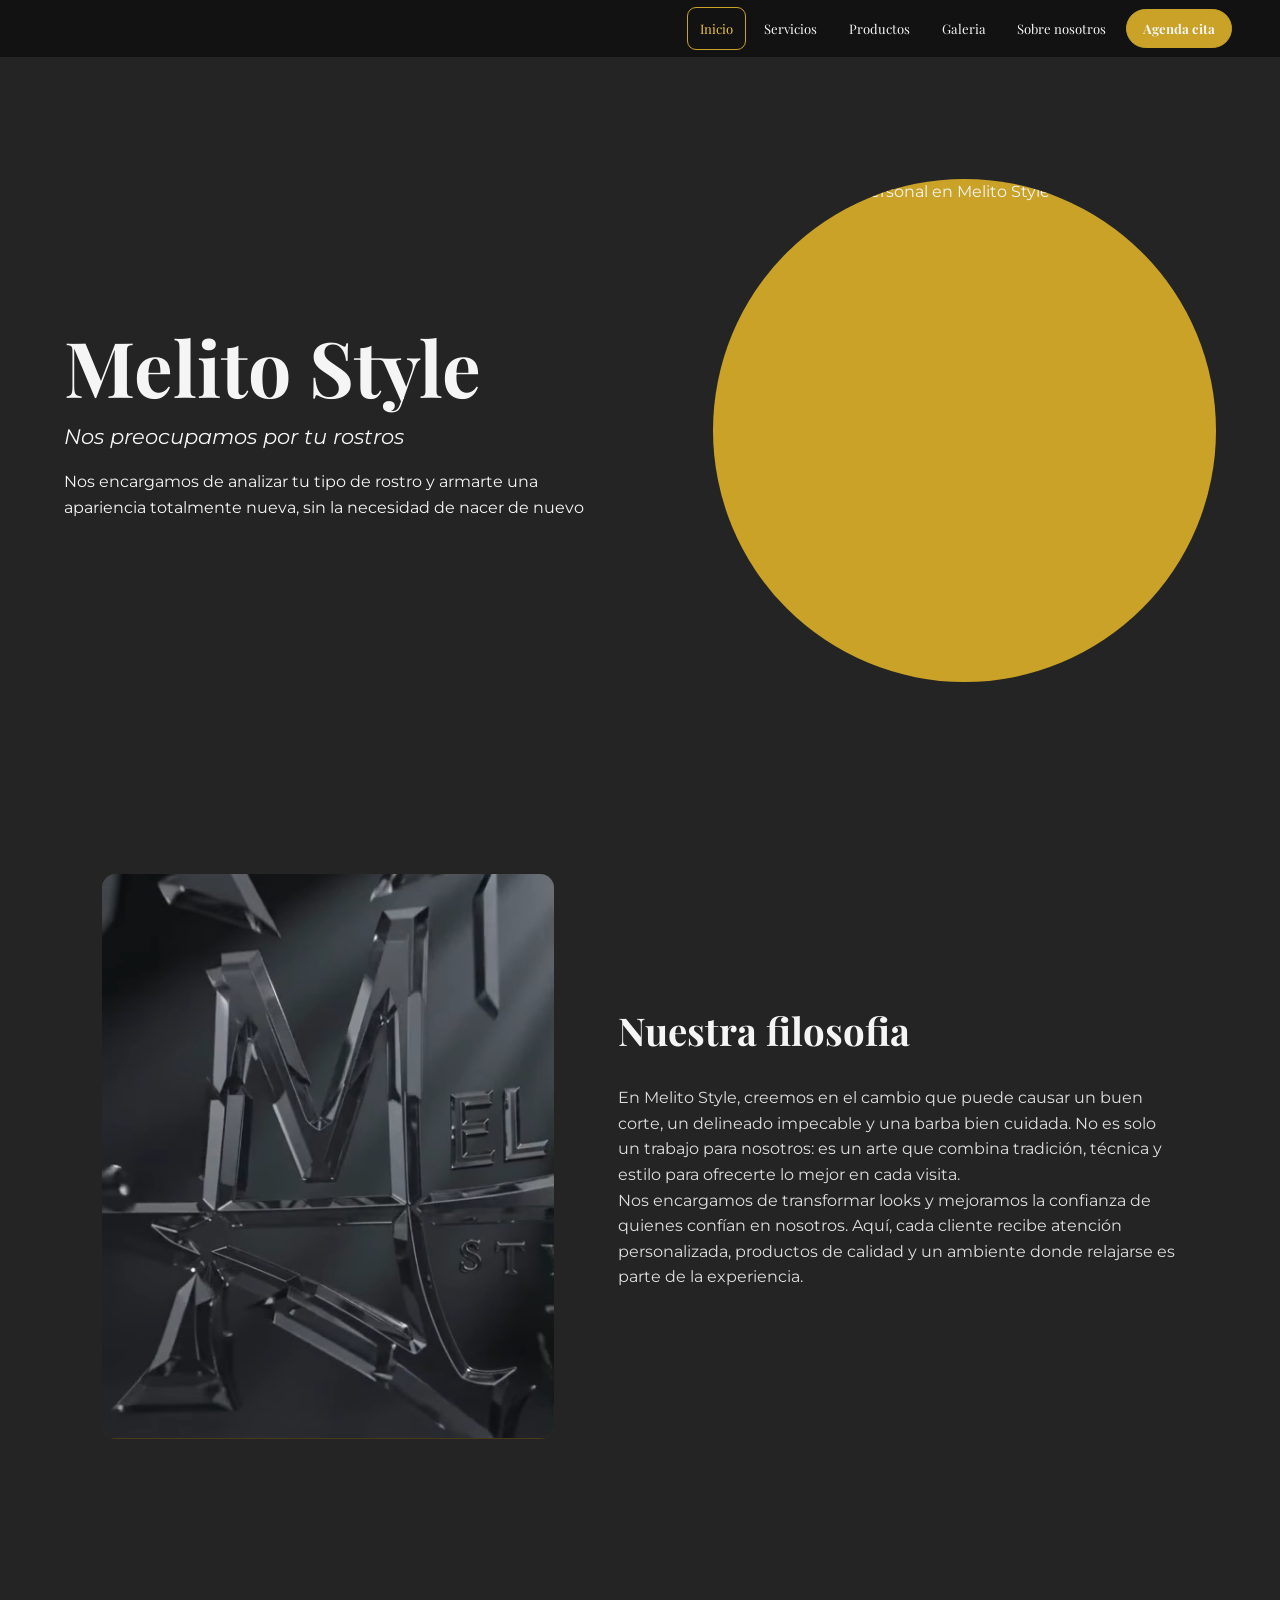
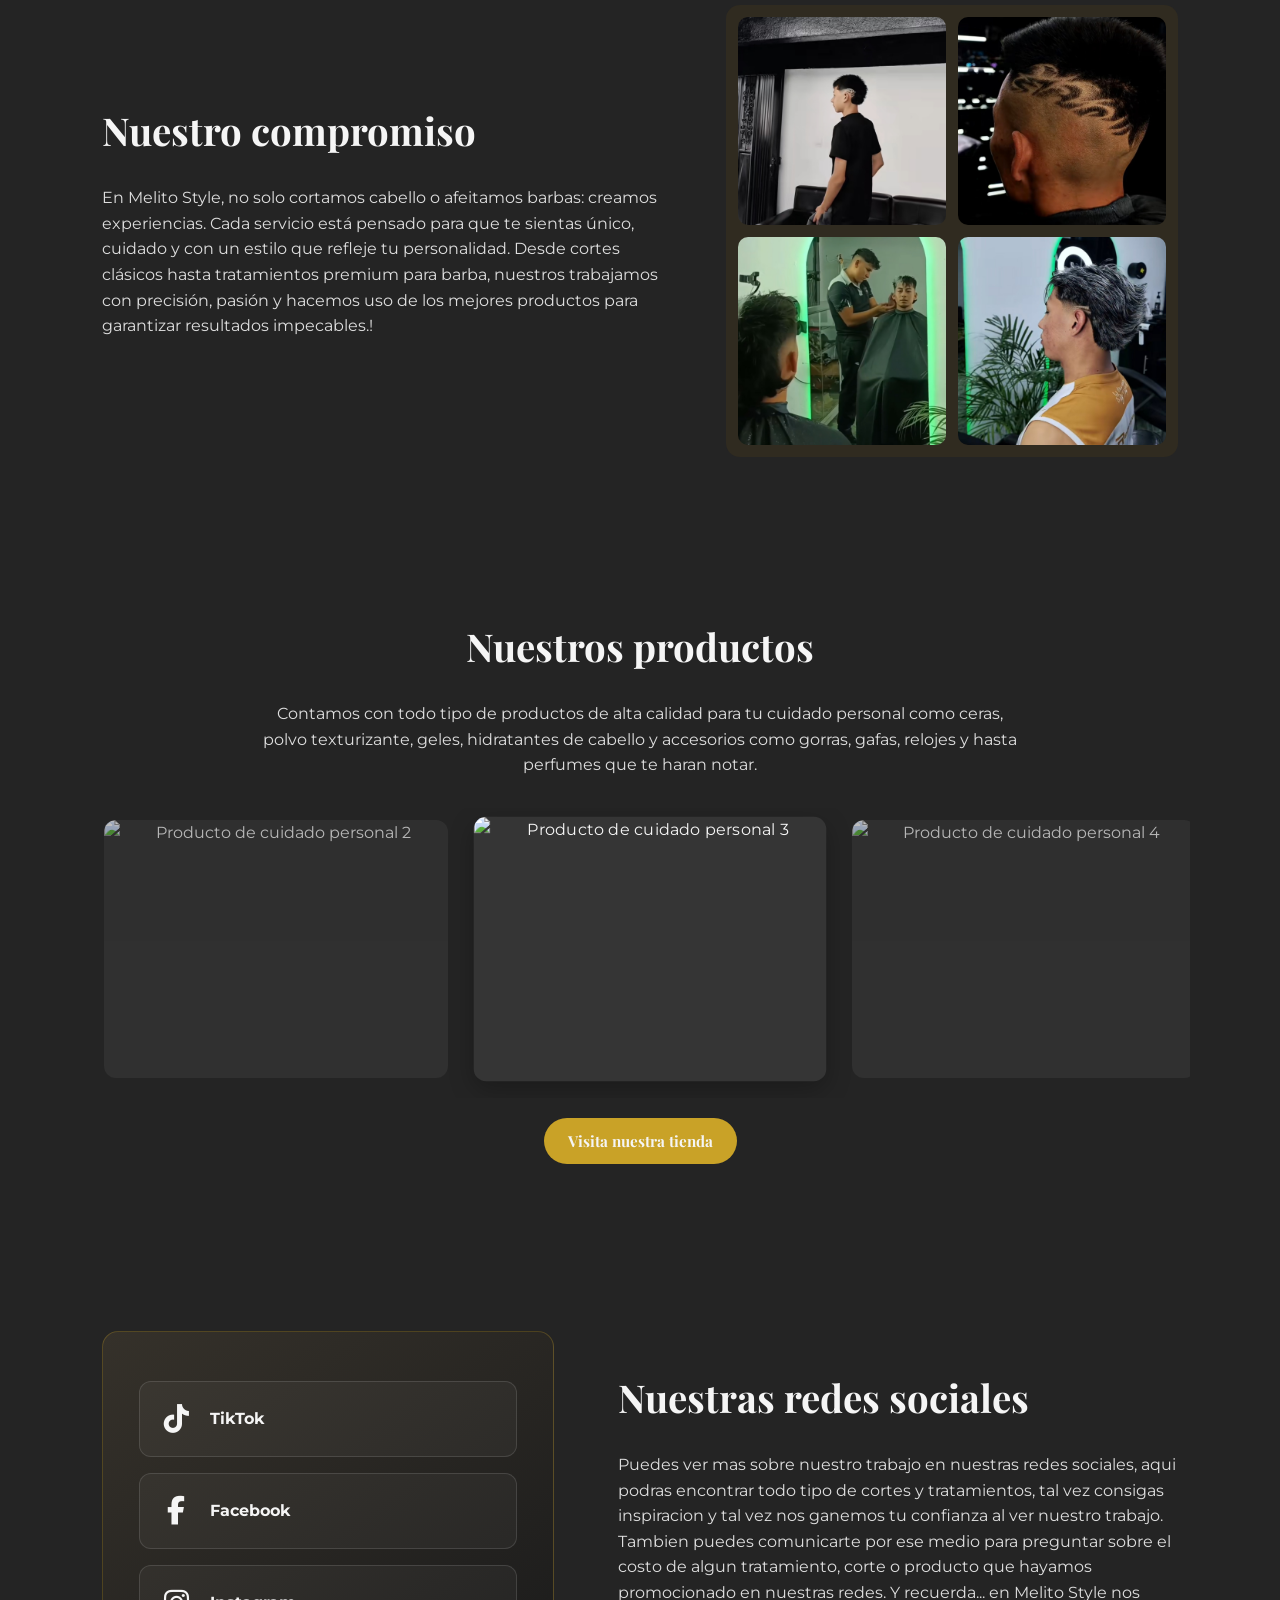
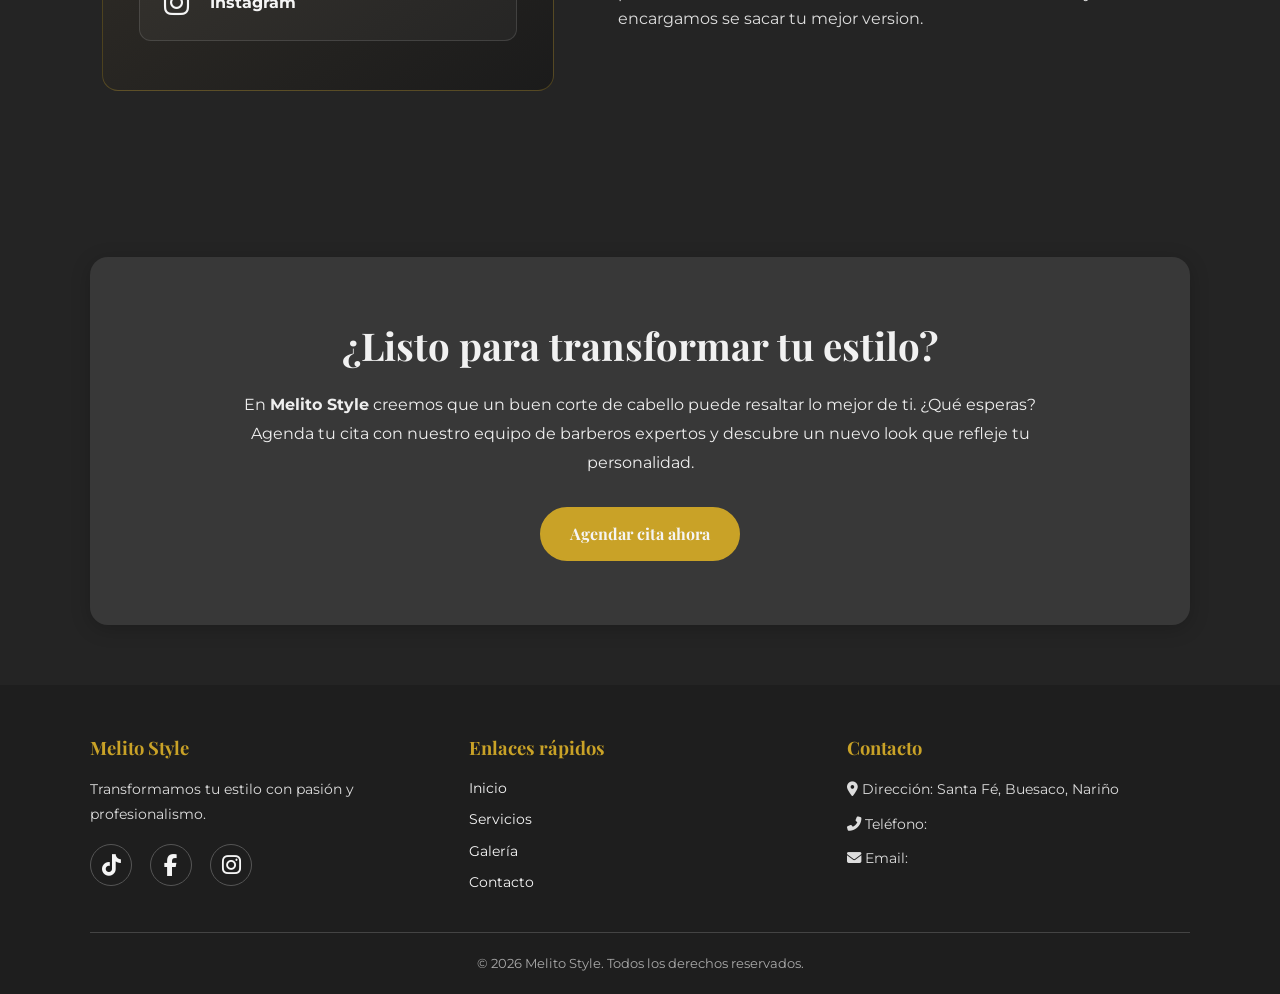
==== index.html @ e0ae0292 "Primera version de Melito Style" ====
<!DOCTYPE html>
<html lang="es">
<head>
    <meta charset="UTF-8">
    <meta name="viewport" content="width=device-width, initial-scale=1.0">
    <title>Melito Style</title>
    <link rel="stylesheet" href="css/styles_home.css">
    <link rel="stylesheet" href="css/fonts.css">
    <link rel="stylesheet" href="https://cdnjs.cloudflare.com/ajax/libs/font-awesome/6.4.0/css/all.min.css">
    <script src="js/script-carrusel.js" defer></script>
</head>
<body>
    <header>
        <nav class="nav">
        <a class="button-normal button-default"href="">Inicio</a>
        <a class="button-normal"href="/pages/servicios.html">Servicios</a>
        <a class="button-normal"href="">Productos</a>
        <a class="button-normal"href="">Galeria</a>
        <a class="button-normal"href="/pages/sobre-nosotros.html">Sobre nosotros</a>
        <a class="button-cita button-normal" href="">Agenda cita</a>
        </nav>
    </header>
    <section class="hero" id="inicio">
        <div class="hero__info">
            <h1>Melito Style</h1>
            <h2>Nos preocupamos por tu rostros</h2>
            <p>Nos encargamos de analizar tu tipo de rostro y armarte una apariencia totalmente nueva, sin la necesidad de nacer de nuevo</p>
        </div>
        <img class="imagen-marca" src="URL_DE_TU_IMAGEN_PRINCIPAL" alt="Estilo y cuidado personal en Melito Style">
    </section>
    <section class="section-second">
        <video  class="box__section-second" src="video/iconomelitostylevideo.webm" autoplay muted loop playsinline></video>

        <div class="info__section-second">
            <h2>Nuestra filosofia</h2>
            <p>En Melito Style, creemos en el cambio que puede causar un buen corte, un delineado impecable y una barba bien cuidada. No es solo un trabajo para nosotros: es un arte que combina tradición, técnica y estilo para ofrecerte lo mejor en cada visita.
            <br>
            Nos encargamos de transformar looks y mejoramos la confianza de quienes confían en nosotros. Aquí, cada cliente recibe atención personalizada, productos de calidad y un ambiente donde relajarse es parte de la experiencia.</p>
        </div>
    </section>
    <section class="section-third">
        <div class="box__section-third">
            <img class="imagenes__box__section-third" src="img/Screenshot_20261011-150437.jpg" alt="Corte de cabello profesional" loading="lazy">
            <img class="imagenes__box__section-third" src="img/Screenshot_20261011-150445.jpg" alt="Detalle de un corte moderno" loading="lazy">
            <img class="imagenes__box__section-third" src="img/Screenshot_20261011-150614.jpg" alt="Cuidado de barba" loading="lazy">
            <img class="imagenes__box__section-third" src="img/Screenshot_20261011-152801.jpg" alt="Herramientas de barbería" loading="lazy">
        </div>
        <div class="info__section-third">
            <h2>Nuestro compromiso</h2>
            <p>
                En Melito Style, no solo cortamos cabello o afeitamos barbas: creamos experiencias. Cada servicio está pensado para que te sientas único, cuidado y con un estilo que refleje tu personalidad. Desde cortes clásicos hasta tratamientos premium para barba, nuestros trabajamos con precisión, pasión y hacemos uso de los mejores productos para garantizar resultados impecables.!</p>
        </div>
    </section>
    <section class="section-fourth">
        <h2>Nuestros productos</h2>
        <p>Contamos con todo tipo de productos de alta calidad para tu cuidado personal como ceras, polvo texturizante, geles, hidratantes de cabello y accesorios como gorras, gafas, relojes y hasta perfumes que te haran notar. </p>
        <div class="carousel">
            <div class="carousel-inner">
                <!-- Cajas del carrusel -->
                <div class="carousel-item active"><img src="URL_PRODUCTO_1" alt="Producto de cuidado personal 1" loading="lazy"></div>
                <div class="carousel-item"><img src="URL_PRODUCTO_2" alt="Producto de cuidado personal 2" loading="lazy"></div>
                <div class="carousel-item"><img src="URL_PRODUCTO_3" alt="Producto de cuidado personal 3" loading="lazy"></div>
                <div class="carousel-item"><img src="URL_PRODUCTO_4" alt="Producto de cuidado personal 4" loading="lazy"></div>
                <div class="carousel-item"><img src="URL_PRODUCTO_5" alt="Producto de cuidado personal 5" loading="lazy"></div>
                <div class="carousel-item"><img src="URL_PRODUCTO_6" alt="Producto de cuidado personal 6" loading="lazy"></div>
                <div class="carousel-item"><img src="URL_PRODUCTO_7" alt="Producto de cuidado personal 7" loading="lazy"></div>
            </div>
        </div>
        <a href="">Visita nuestra tienda</a>
    </section>
    <section class="section-fifth">
        <div class="box__section-fifth">
            <a class="social-card social-tiktok" href="https://www.tiktok.com/" target="_blank" rel="noopener noreferrer" aria-label="Visitar TikTok de Melito Style">
                <i class="fa-brands fa-tiktok" aria-hidden="true"></i><span>TikTok</span>
            </a>
            <a class="social-card social-facebook" href="https://www.facebook.com/" target="_blank" rel="noopener noreferrer" aria-label="Visitar Facebook de Melito Style">
                <i class="fa-brands fa-facebook-f" aria-hidden="true"></i><span>Facebook</span>
            </a>
            <a class="social-card social-instagram" href="https://www.instagram.com/" target="_blank" rel="noopener noreferrer" aria-label="Visitar Instagram de Melito Style">
                <i class="fa-brands fa-instagram" aria-hidden="true"></i><span>Instagram</span>
            </a>
        </div>
        <div class="info__section-fifth">
            <h2>Nuestras redes sociales</h2>
            <p>Puedes ver mas sobre nuestro trabajo en nuestras redes sociales, aqui podras encontrar todo tipo de cortes y tratamientos, tal vez consigas inspiracion y tal vez nos ganemos tu confianza al ver nuestro trabajo.
            <br>
            Tambien puedes comunicarte por ese medio para preguntar sobre el costo de algun tratamiento, corte o producto que hayamos promocionado en nuestras redes. Y recuerda... en Melito Style nos encargamos se sacar tu mejor version.</p>
        </div>
    </section>
    <section class="section-sixth">
        <div class="sixth-content">
            <h2 class="sixth-title">¿Listo para transformar tu estilo?</h2>
            <p class="sixth-text">En <strong>Melito Style</strong> creemos     que un buen corte de cabello puede resaltar lo mejor de ti. ¿Qué esperas?   Agenda tu cita con nuestro equipo de barberos expertos y descubre un nuevo    look que refleje tu personalidad.</p>
            <a class="button-end" href="[enlace-a-agenda]">Agendar cita ahora</a>
        </div>
    </section>
    <footer class="footer">
        <div class="footer-content">
            <div class="footer-section">
                <h3 class="footer-title">Melito Style</h3>
                <p class="footer-text">Transformamos tu estilo con pasión y     profesionalismo.</p>
                <div class="social-icons">
                    <a href="https://www.tiktok.com/" target="_blank" rel="noopener noreferrer" aria-label="TikTok"><i class="fa-brands fa-tiktok" aria-hidden="true"></i></a>
                    <a href="https://www.facebook.com/" target="_blank" rel="noopener noreferrer" aria-label="Facebook"><i class="fa-brands fa-facebook-f" aria-hidden="true"></i></a>
                    <a href="https://www.instagram.com/" target="_blank" rel="noopener noreferrer" aria-label="Instagram"><i class="fa-brands fa-instagram" aria-hidden="true"></i></a>
                </div>
            </div>
            <div class="footer-section">
                <h3 class="footer-title">Enlaces rápidos</h3>
                <ul class="footer-links">
                    <li><a href="#inicio">Inicio</a></li>
                    <li><a href="/pages/servicios.html">Servicios</a></li>
                    <li><a href="[enlace-galeria]">Galería</a></li>
                    <li><a href="[enlace-contacto]">Contacto</a></li>
                </ul>
            </div>
            <div class="footer-section">
                <h3 class="footer-title">Contacto</h3>
                <p class="footer-text"><i class="fas fa-map-marker-alt"></i>    Dirección: Santa Fé, Buesaco, Nariño</p>
                <p class="footer-text"><i class="fas fa-phone-alt"></i> Teléfono:</p>
                <p class="footer-text"><i class="fas fa-envelope"></i> Email:</p>
            </div>
        </div>
        <div class="footer-bottom">
            <p class="footer-copyright">&copy; 2026 Melito Style. Todos los     derechos reservados.</p>
        </div>
    </footer>

</body>
</html>
---- css/styles_home.css ----
/* Melito Style - estilos responsivos */
:root {
    --color-fondo: #242424;
    --color-panel: #2d2d2d;
    --color-dorado: #C9A227;
    --color-texto: #f5f5f5;
    --ancho-contenido: 1180px;
}

* { box-sizing: border-box; }

html {
    font-size: 16px;
    scroll-behavior: smooth;
    scroll-padding-top: 76px;
}

body {
    margin: 0;
    font-family: 'Montserrat', Arial, sans-serif;
    background-color: var(--color-fondo);
    color: var(--color-texto);
    line-height: 1.6;
    overflow-x: hidden;
}

img {
    display: block;
    max-width: 100%;
}

header { min-height: 64px; }

.nav {
    background-color: rgba(17, 17, 17, .88);
    text-align: right;
    position: fixed;
    inset: 0 0 auto;
    width: 100%;
    padding: 8px clamp(12px, 4vw, 48px);
    backdrop-filter: blur(10px);
    -webkit-backdrop-filter: blur(10px);
    z-index: 1000;
    display: flex;
    justify-content: flex-end;
    align-items: center;
    gap: clamp(2px, .6vw, 10px);
    flex-wrap: wrap;
}

.button-normal {
    font-family: 'Playfair Display', Georgia, serif;
    color: var(--color-texto);
    text-decoration: none;
    padding: 10px 12px;
    display: inline-block;
    font-size: .82rem;
    border-radius: 8px;
    transition-property: all;
    transition-duration: 0.3s;
}

.button-normal:hover,
.button-normal:focus-visible {
    color: #dfb733;
    text-shadow: 0 0 5px rgba(223, 183, 51, .45);
}

.button-default {
    outline: 1px solid var(--color-dorado);
    color: #ebc23d;
}

.button-cita {
    background-color: var(--color-dorado);
    color: var(--color-texto);
    border: 1px solid var(--color-dorado);
    border-radius: 50px;
    padding: 8px 16px;
    font-weight: bold;
}

.button-cita:hover { 
    box-shadow: 0 0 10px rgba(201, 162, 39, .55);
    color:#f5f5f5;
 }

.hero {
    width: min(90%, var(--ancho-contenido));
    margin: clamp(70px, 9vw, 130px) auto clamp(100px, 15vw, 210px);
    display: grid;
    grid-template-columns: minmax(0, 1fr) minmax(260px, .9fr);
    align-items: center;
    gap: clamp(28px, 7vw, 100px);
}

.hero__info { min-width: 0; }

.hero h1 {
    font-family: 'Playfair Display', Georgia, serif;
    color: var(--color-texto);
    text-align: left;
    font-size: clamp(2.6rem, 6vw, 5rem);
    line-height: 1.08;
    margin: 0 0 12px;
}

.hero h2 {
    color: var(--color-texto);
    margin: 0 0 14px;
    font-size: clamp(1rem, 1.7vw, 1.3rem);
    font-weight: 300;
    font-style: italic;
}

.hero p { font-size: clamp(.9rem, 1.3vw, 1rem); }

.imagen-marca {
    width: 100%;
    aspect-ratio: 1 / 1;
    object-fit: cover;
    background-color: var(--color-dorado);
    border-radius: 50%;
    min-width: 0;
}

.section-second,
.section-third,
.section-fifth {
    width: min(84%, 1100px);
    margin: clamp(90px, 13vw, 175px) auto;
    display: flex;
    align-items: center;
    justify-content: space-between;
    gap: clamp(28px, 5vw, 70px);
}

.box__section-second {
    width: 42%;
    aspect-ratio: 4 / 5;
    object-fit: cover;
    background-color: #4a3b19;
    display: block;
    border-radius: 14px;
    flex-shrink: 0;
}

.info__section-second,
.info__section-third,
.info__section-fifth {
    flex: 1 1 0;
    min-width: 0;
}

.info__section-second h2,
.info__section-third h2,
.info__section-fifth h2,
.section-fourth h2 {
    font-family: 'Playfair Display', Georgia, serif;
    font-size: clamp(1.7rem, 3vw, 2.5rem);
    line-height: 1.2;
    margin-top: 0;
}

.info__section-second p,
.info__section-third p,
.info__section-fifth p { color: #dedede; }

.section-third { flex-direction: row-reverse; }

.box__section-third {
    width: 42%;
    min-height: 380px;
    aspect-ratio: 1 / 1;
    padding: 12px;
    background-color: #302b20;
    display: grid;
    grid-template-columns: repeat(2, minmax(0, 1fr));
    gap: 12px;
    border-radius: 14px;
    flex-shrink: 0;
}

.imagenes__box__section-third {
    width: 100%;
    height: 100%;
    min-height: 0;
    object-fit: cover;
    background-color: #555;
    border-radius: 10px;
}

.section-fourth {
    width: min(90%, 1100px);
    margin: clamp(90px, 12vw, 150px) auto;
    overflow: hidden;
    position: relative;
    text-align: center;
}

.section-fourth h2 { text-align: center; }

.section-fourth > p {
    max-width: 760px;
    margin: 0 auto 30px;
    color: #dedede;
}

.carousel { width: 100%; overflow: hidden; padding: 12px 4px 20px; }

.carousel-inner {
    display: flex;
    align-items: stretch;
    gap: clamp(14px, 3vw, 30px);
    transition: transform .8s ease-in-out;
}

.carousel-item {
    flex: 0 0 calc((100% - 60px) / 3);
    min-width: 0;
    aspect-ratio: 4 / 3;
    overflow: hidden;
    background-color: #353535;
    border-radius: 12px;
    opacity: .7;
    transition: opacity .35s ease, transform .35s ease;
}

.carousel-item img {
    width: 100%;
    height: 100%;
    object-fit: cover;
}

.carousel-item.active {
    opacity: 1;
    transform: scale(1.025);
    box-shadow: 0 8px 24px rgba(0, 0, 0, .25);
}

.section-fourth > a {
    font-family: 'Playfair Display', Georgia, serif;
    background-color: var(--color-dorado);
    color: var(--color-texto);
    max-width: 100%;
    width: fit-content;
    border-radius: 50px;
    text-decoration: none;
    text-align: center;
    padding: 11px 24px;
    display: inline-block;
    font-size: .95rem;
    font-weight: bold;
    transition: box-shadow .3s ease, transform .3s ease;
    margin: 20px auto 0;
}

.section-fourth > a:hover {
    box-shadow: 0 0 10px rgba(201, 162, 39, .6);
    transform: translateY(-2px);
}

.box__section-fifth {
    width: 42%;
    min-height: 360px;
    padding: clamp(20px, 3vw, 36px);
    background: linear-gradient(145deg, #35312a, #1b1b1b);
    display: flex;
    flex-direction: column;
    justify-content: center;
    gap: 16px;
    align-items: stretch;
    border: 1px solid rgba(201, 162, 39, .28);
    border-radius: 16px;
    flex-shrink: 0;
}

.social-card {
    min-height: 76px;
    padding: 16px 20px;
    display: flex;
    align-items: center;
    gap: 18px;
    border: 1px solid rgba(255, 255, 255, .12);
    border-radius: 12px;
    text-decoration: none;
    color: var(--color-texto);
    background: rgba(255, 255, 255, .04);
    font-weight: 600;
    transition: transform .25s ease, background-color .25s ease, border-color .25s ease;
}

.social-card i { font-size: 1.8rem; width: 32px; text-align: center; }
.social-card:hover { transform: translateX(5px); background: rgba(255, 255, 255, .09); }
.social-tiktok:hover { border-color: #69c9d0; }
.social-facebook:hover { border-color: #1877f2; }
.social-instagram:hover { border-color: #e1306c; }

.section-sixth {
    width: min(90%, 1100px);
    margin: clamp(80px, 10vw, 130px) auto 60px;
    padding: clamp(32px, 6vw, 64px) clamp(18px, 5vw, 60px);
    background-color: #383838;
    border-radius: 18px;
    box-shadow: 0 4px 20px rgba(0, 0, 0, .2);
    text-align: center;
}

.sixth-content { max-width: 800px; margin: 0 auto; }
.sixth-title {
    font-family: 'Playfair Display', Georgia, serif;
    font-size: clamp(1.6rem, 3.5vw, 2.4rem);
    color: #f1f1f1;
    margin: 0 0 20px;
    line-height: 1.3;
}
.sixth-text { font-size: 1rem; color: #eee; margin-bottom: 30px; line-height: 1.8; }

.button-end {
    font-family: 'Playfair Display', Georgia, serif;
    background-color: var(--color-dorado);
    color: var(--color-texto);
    padding: 12px 28px;
    border-radius: 50px;
    text-decoration: none;
    font-size: 1rem;
    font-weight: 600;
    transition: all .3s ease;
    display: inline-block;
    border: 2px solid var(--color-dorado);
}
.button-end:hover {
    background-color: transparent;
    color: var(--color-dorado);
    transform: translateY(-3px);
}

.footer {
    background-color: #1e1e1e;
    color: var(--color-texto);
    padding: 48px max(5%, calc((100% - 1100px) / 2)) 20px;
    margin-top: 60px;
}

.footer-content {
    display: grid;
    grid-template-columns: repeat(3, minmax(0, 1fr));
    gap: 36px;
    margin-bottom: 30px;
}

.footer-section { min-width: 0; }
.footer-title {
    font-family: 'Playfair Display', Georgia, serif;
    font-size: 1.15rem;
    margin: 0 0 15px;
    color: var(--color-dorado);
}
.footer-text { font-size: .9rem; line-height: 1.7; margin: 0 0 10px; color: #ddd; }

.social-icons { display: flex; gap: 18px; margin-top: 18px; }
.social-icons a {
    color: var(--color-texto);
    font-size: 1.35rem;
    width: 42px;
    height: 42px;
    display: inline-flex;
    align-items: center;
    justify-content: center;
    border: 1px solid #555;
    border-radius: 50%;
    text-decoration: none;
    transition: color .25s ease, border-color .25s ease, transform .25s ease;
}
.social-icons a:hover { color: var(--color-dorado); border-color: var(--color-dorado); transform: translateY(-2px); }

.footer-links { list-style: none; padding: 0; margin: 0; }
.footer-links li { margin-bottom: 8px; font-size: .9rem; }
.footer-links a {
    color: var(--color-texto);
    text-decoration: none;
    transition: color .25s ease;
}
.footer-links a:hover { color: var(--color-dorado); }

.footer-bottom {
    text-align: center;
    padding-top: 20px;
    border-top: 1px solid #444;
    font-size: .82rem;
    color: #aaa;
}
.footer-copyright { margin: 0; }

a:focus-visible {
    outline: 2px solid var(--color-dorado);
    outline-offset: 4px;
}

@media (max-width: 900px) {
    .nav { justify-content: center; padding: 8px 10px; }
    .button-normal { padding: 9px 8px; font-size: .78rem; }
    .hero { width: 88%; gap: 32px; }
    .section-second, .section-third, .section-fifth { width: 88%; gap: 30px; }
    .box__section-third { min-height: 300px; }
    .carousel-item { flex-basis: calc((100% - 30px) / 2); }
    .footer-content { gap: 24px; }
}

@media (max-width: 600px) {
    html { scroll-padding-top: 120px; }
    header { min-height: 112px; }
    .nav { gap: 2px; padding: 6px 8px; }
    .button-normal { padding: 8px 7px; font-size: .72rem; }
    .button-cita { padding: 7px 11px; }
    .hero {
        width: 88%;
        margin: 35px auto 90px;
        grid-template-columns: 1fr;
        text-align: center;
        gap: 28px;
    }
    .hero__info { order: 1; }
    .hero h1 { text-align: center; font-size: clamp(2.5rem, 12vw, 3.8rem); }
    .hero__info p { max-width: 520px; margin: 0 auto; }
    .imagen-marca { width: min(72vw, 320px); justify-self: center; order: 0; }
    .section-second, .section-third, .section-fifth {
        width: 88%;
        margin: 85px auto;
        flex-direction: column;
        align-items: stretch;
        gap: 26px;
    }
    .box__section-second, .box__section-third, .box__section-fifth { width: 100%; }
    .box__section-second { aspect-ratio: 5 / 4; }
    .box__section-third { min-height: 0; aspect-ratio: 1 / 1; }
    .info__section-second, .info__section-third, .info__section-fifth { width: 100%; }
    .info__section-second h2, .info__section-third h2, .info__section-fifth h2 { font-size: 1.8rem; }
    .section-fourth { width: 88%; margin: 85px auto; }
    .section-fourth > p { font-size: .92rem; }
    .carousel-item { flex-basis: 82%; }
    .section-sixth { width: 88%; margin: 80px auto 45px; }
    .sixth-text { font-size: .93rem; }
    .footer { padding: 38px 7% 18px; }
    .footer-content { grid-template-columns: 1fr; gap: 28px; }
}

@media (prefers-reduced-motion: reduce) {
    *, *::before, *::after {
        scroll-behavior: auto !important;
        transition-duration: .01ms !important;
        animation-duration: .01ms !important;
        animation-iteration-count: 1 !important;
    }
}
---- css/fonts.css ----
@font-face {
    font-family: 'Playfair Display';
    src: url('../fonts/Playfair_Display/PlayfairDisplay-Regular.ttf') format('truetype');
    font-weight: normal;
    font-style: normal;
}
@font-face {
    font-family: 'Playfair Display';
    src: url('../fonts/Playfair_Display/PlayfairDisplay-Bold.ttf') format('truetype');
    font-weight: bold;
    font-style: normal;
}
@font-face {
    font-family: 'Playfair Display';
    src: url('../fonts/Playfair_Display/PlayfairDisplay-Italic.ttf') format('truetype');
    font-weight: normal;
    font-style: italic;
}
@font-face {
    font-family: 'Playfair Display';
    src: url('../fonts/Playfair_Display/PlayfairDisplay-BoldItalic.ttf') format('truetype');
    font-weight: bold;
    font-style: italic;
}
@font-face {
    font-family: 'Montserrat';
    src: url('../fonts/Montserrat/Montserrat-Regular.ttf') format('truetype');
    font-weight: normal;
    font-style: normal;
}
@font-face {
    font-family: 'Montserrat';
    src: url('../fonts/Montserrat/Montserrat-Bold.ttf') format('truetype');
    font-weight: bold;
    font-style: normal;
}
@font-face {
    font-family: 'Montserrat';
    src: url('../fonts/Montserrat/Montserrat-Italic.ttf') format('truetype');
    font-weight: normal;
    font-style: italic;
}
@font-face {
    font-family: 'Montserrat';
    src: url('../fonts/Montserrat/Montserrat-BoldItalic.ttf') format('truetype');
    font-weight: bold;
    font-style: italic;
}
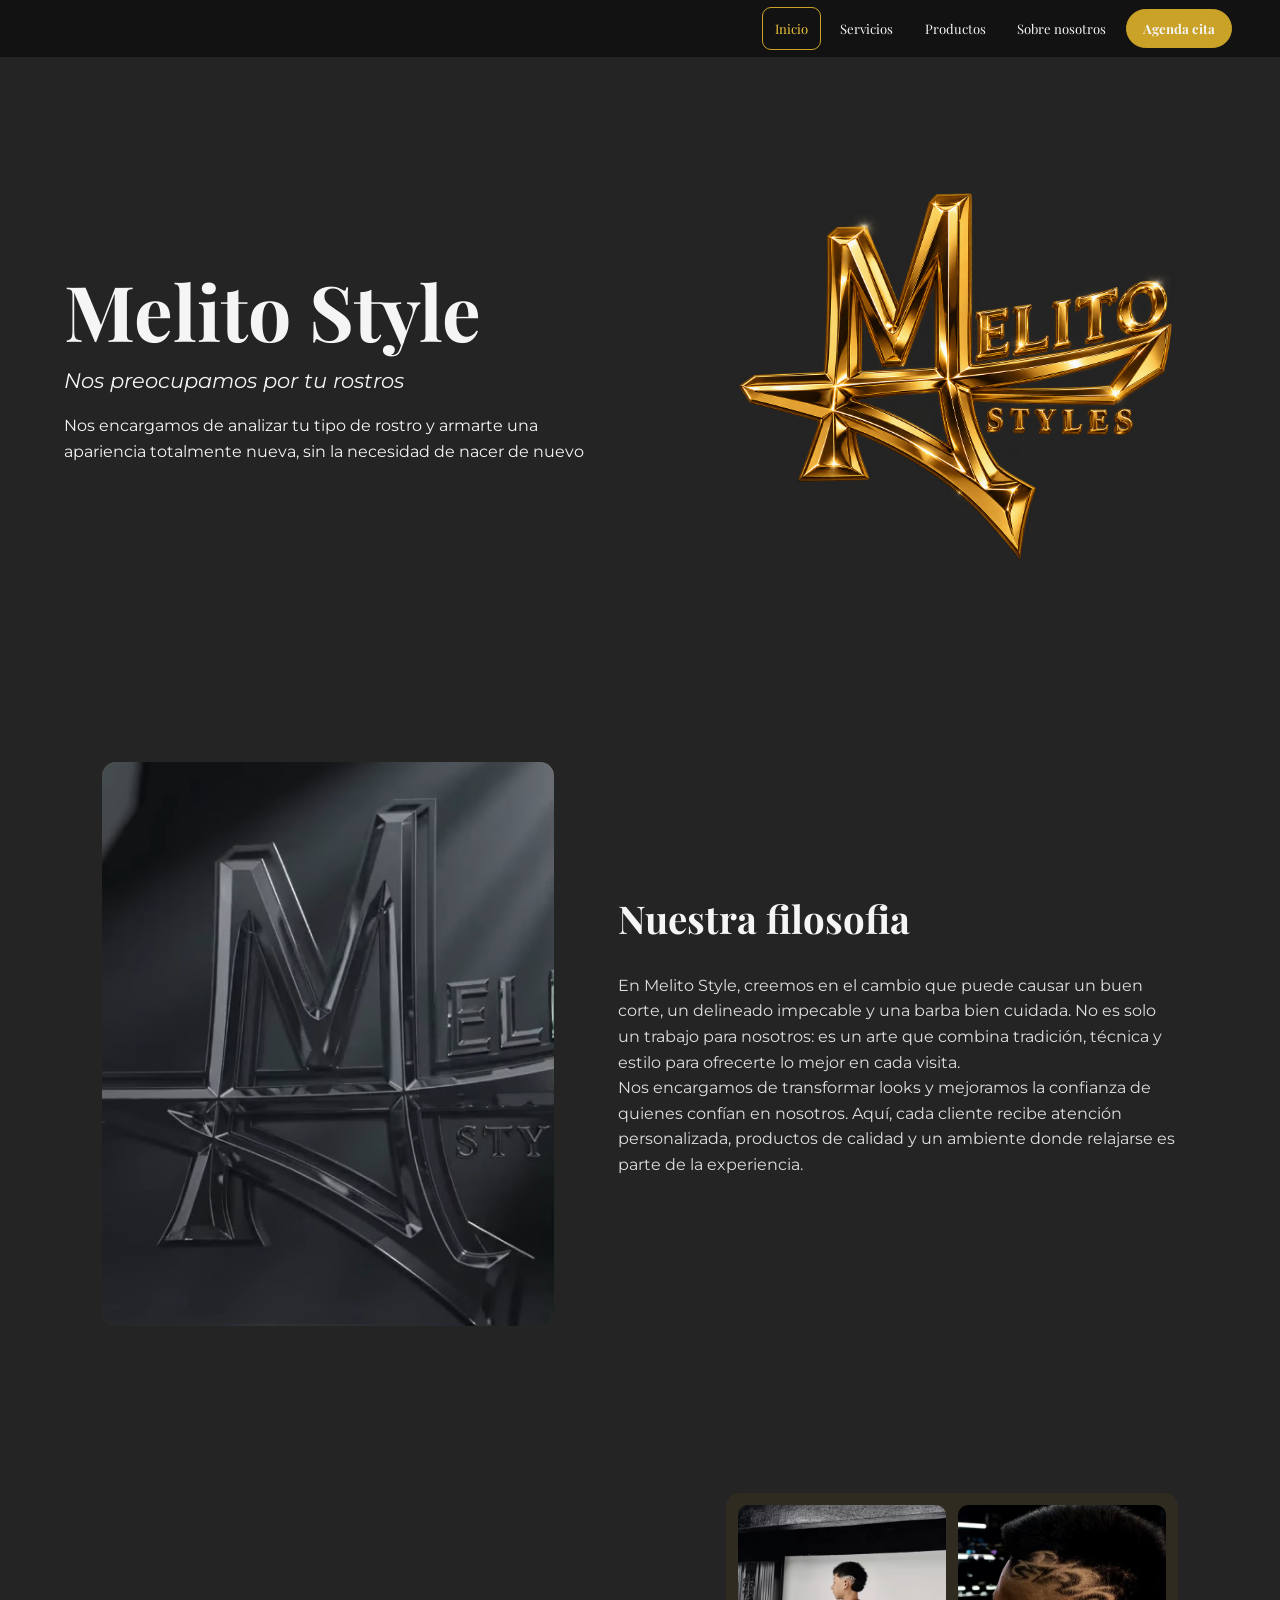
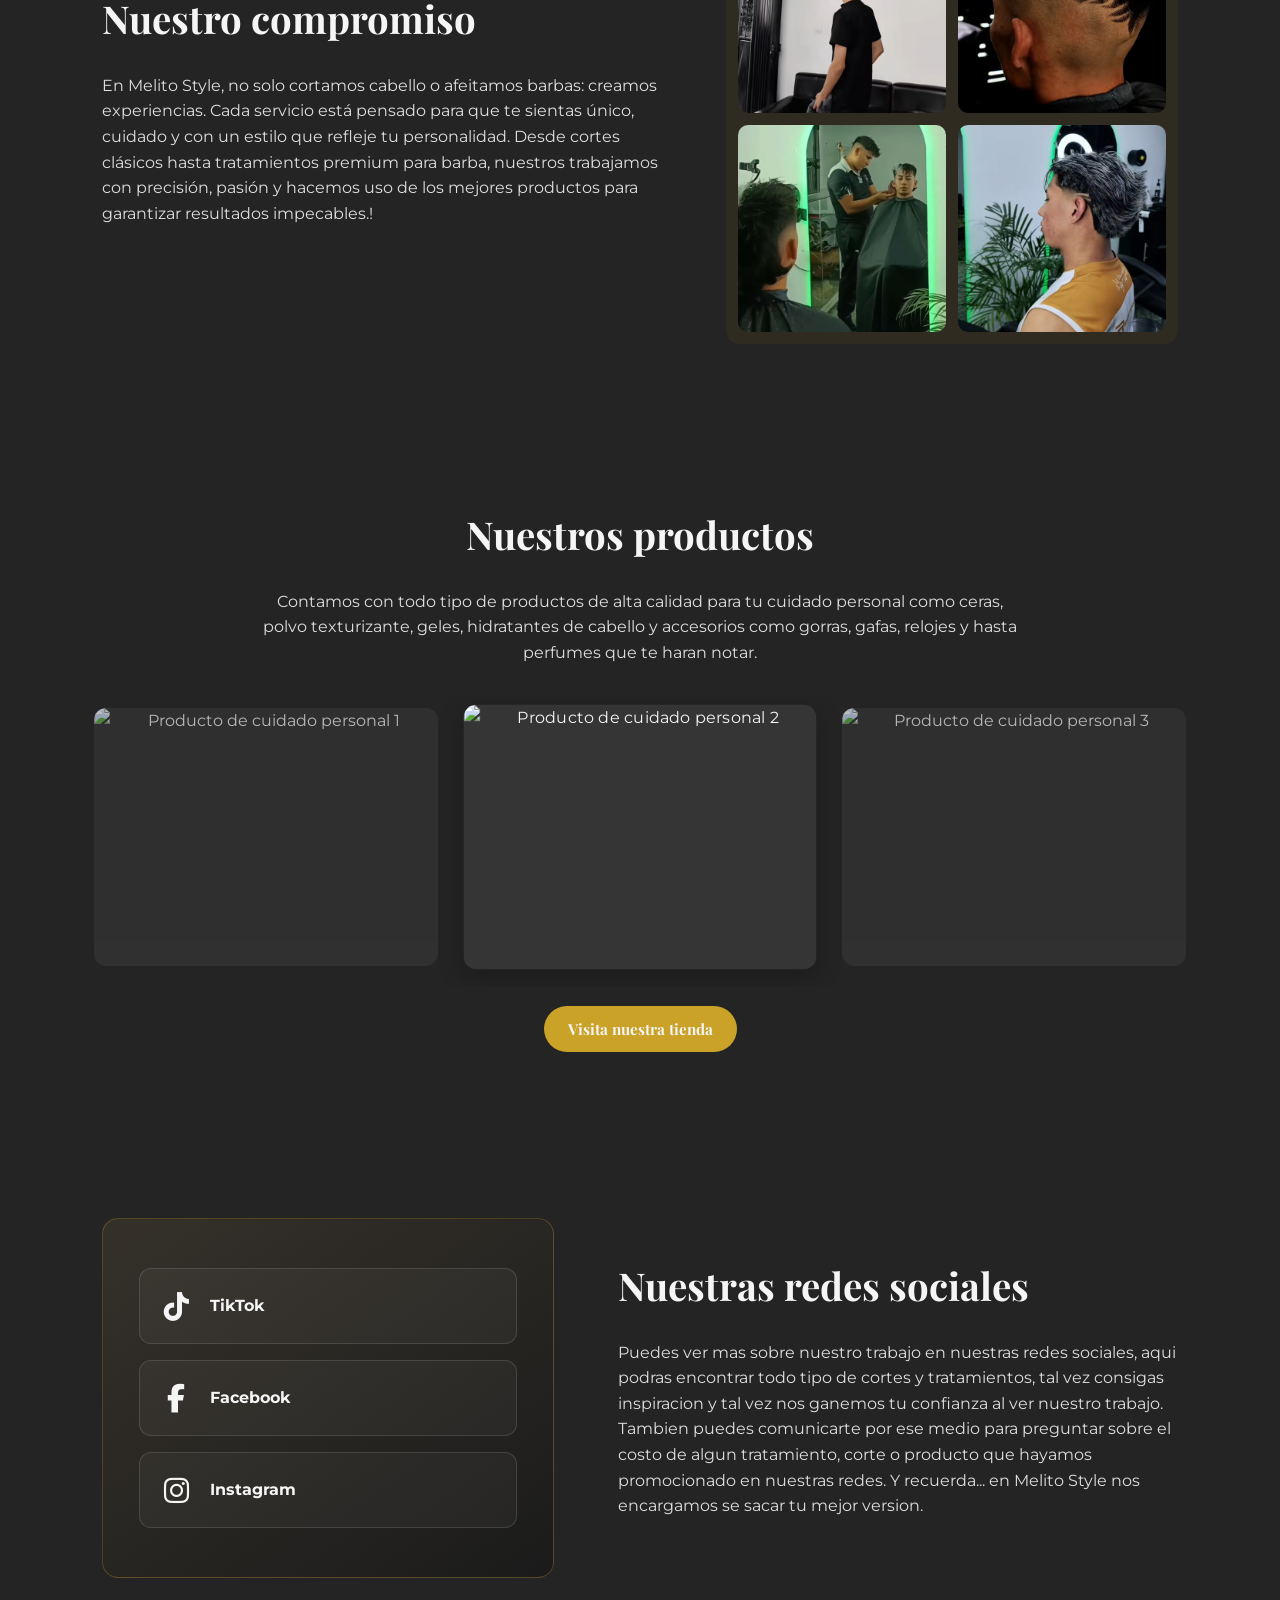
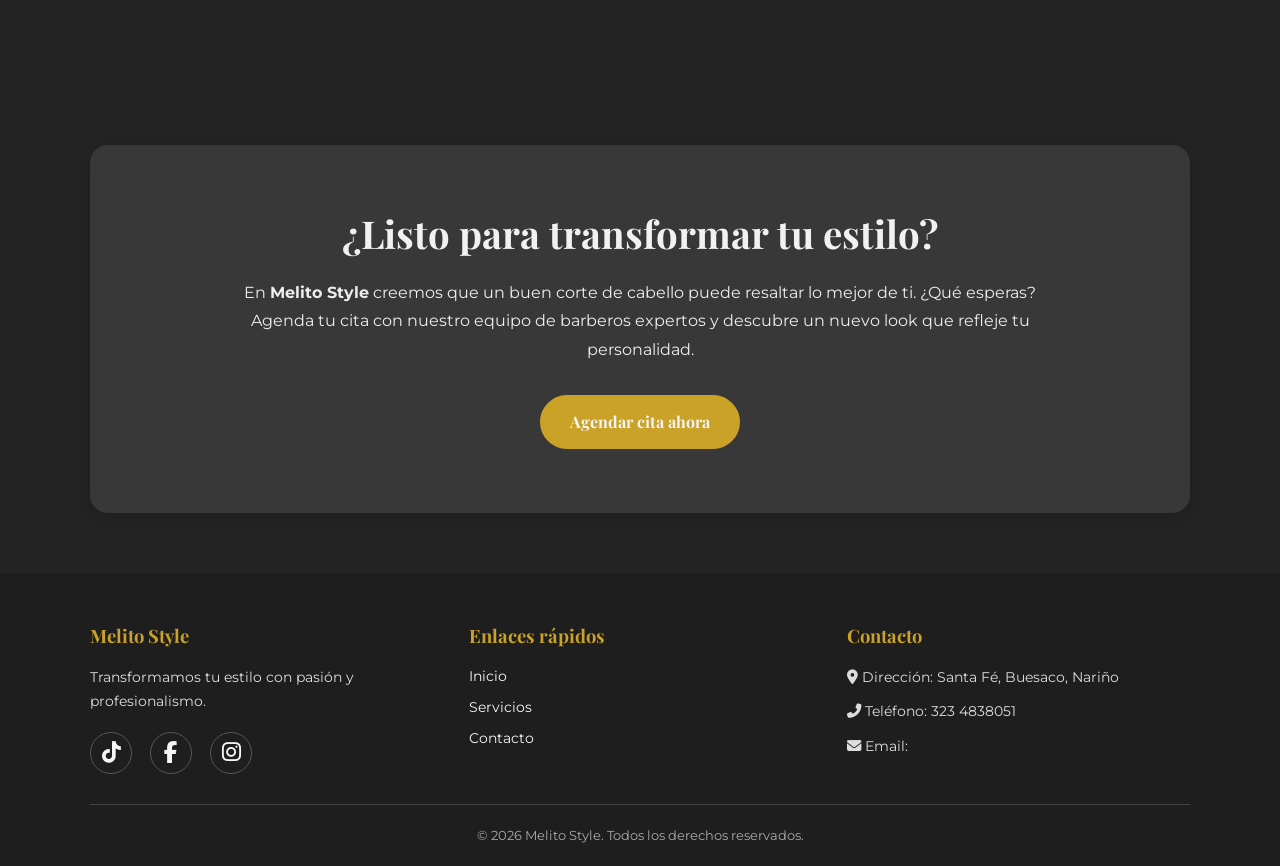
==== commit 7671393d: "mejoras de diseño" ====
--- a/index.html
+++ b/index.html
@@ -13,11 +13,10 @@
     <header>
         <nav class="nav">
         <a class="button-normal button-default"href="">Inicio</a>
-        <a class="button-normal"href="/pages/servicios.html">Servicios</a>
-        <a class="button-normal"href="">Productos</a>
-        <a class="button-normal"href="">Galeria</a>
+        <a class="button-normal" href="#" >Servicios</a><!-- Este botón estará disponible cuando la empresa se expanda /pages/servicios.html -->
+        <a class="button-normal"href="#">Productos</a>
         <a class="button-normal"href="/pages/sobre-nosotros.html">Sobre nosotros</a>
-        <a class="button-cita button-normal" href="">Agenda cita</a>
+        <a class="button-cita button-normal" href="#">Agenda cita</a>
         </nav>
     </header>
     <section class="hero" id="inicio">
@@ -26,7 +25,7 @@
             <h2>Nos preocupamos por tu rostros</h2>
             <p>Nos encargamos de analizar tu tipo de rostro y armarte una apariencia totalmente nueva, sin la necesidad de nacer de nuevo</p>
         </div>
-        <img class="imagen-marca" src="URL_DE_TU_IMAGEN_PRINCIPAL" alt="Estilo y cuidado personal en Melito Style">
+        <img class="imagen-marca" src="img/logotipo_dorado.png" alt="Estilo y cuidado personal en Melito Style">
     </section>
     <section class="section-second">
         <video  class="box__section-second" src="video/iconomelitostylevideo.webm" autoplay muted loop playsinline></video>
@@ -70,13 +69,13 @@
     </section>
     <section class="section-fifth">
         <div class="box__section-fifth">
-            <a class="social-card social-tiktok" href="https://www.tiktok.com/" target="_blank" rel="noopener noreferrer" aria-label="Visitar TikTok de Melito Style">
+            <a class="social-card social-tiktok" href="https://www.tiktok.com/@andress_styles?_r=1&_t=ZS-9Ae1OStenGy" target="_blank" rel="noopener noreferrer" aria-label="Visitar TikTok de Melito Style">
                 <i class="fa-brands fa-tiktok" aria-hidden="true"></i><span>TikTok</span>
             </a>
-            <a class="social-card social-facebook" href="https://www.facebook.com/" target="_blank" rel="noopener noreferrer" aria-label="Visitar Facebook de Melito Style">
+            <a class="social-card social-facebook" href="https://www.facebook.com/share/1DcdR9QBFD/" target="_blank" rel="noopener noreferrer" aria-label="Visitar Facebook de Melito Style">
                 <i class="fa-brands fa-facebook-f" aria-hidden="true"></i><span>Facebook</span>
             </a>
-            <a class="social-card social-instagram" href="https://www.instagram.com/" target="_blank" rel="noopener noreferrer" aria-label="Visitar Instagram de Melito Style">
+            <a class="social-card social-instagram" href="https://www.instagram.com/andress.styles?mdxt=YzR6cXBuM3Y2ZXEx" target="_blank" rel="noopener noreferrer" aria-label="Visitar Instagram de Melito Style">
                 <i class="fa-brands fa-instagram" aria-hidden="true"></i><span>Instagram</span>
             </a>
         </div>
@@ -100,9 +99,9 @@
                 <h3 class="footer-title">Melito Style</h3>
                 <p class="footer-text">Transformamos tu estilo con pasión y     profesionalismo.</p>
                 <div class="social-icons">
-                    <a href="https://www.tiktok.com/" target="_blank" rel="noopener noreferrer" aria-label="TikTok"><i class="fa-brands fa-tiktok" aria-hidden="true"></i></a>
-                    <a href="https://www.facebook.com/" target="_blank" rel="noopener noreferrer" aria-label="Facebook"><i class="fa-brands fa-facebook-f" aria-hidden="true"></i></a>
-                    <a href="https://www.instagram.com/" target="_blank" rel="noopener noreferrer" aria-label="Instagram"><i class="fa-brands fa-instagram" aria-hidden="true"></i></a>
+                    <a href="https://www.tiktok.com/@andress_styles?_r=1&_t=ZS-9Ae1OStenGy" target="_blank" rel="noopener noreferrer" aria-label="TikTok"><i class="fa-brands fa-tiktok" aria-hidden="true"></i></a>
+                    <a href="https://www.facebook.com/share/1DcdR9QBFD/" target="_blank" rel="noopener noreferrer" aria-label="Facebook"><i class="fa-brands fa-facebook-f" aria-hidden="true"></i></a>
+                    <a href="https://www.instagram.com/andress.styles?mdxt=YzR6cXBuM3Y2ZXEx" target="_blank" rel="noopener noreferrer" aria-label="Instagram"><i class="fa-brands fa-instagram" aria-hidden="true"></i></a>
                 </div>
             </div>
             <div class="footer-section">
@@ -110,14 +109,13 @@
                 <ul class="footer-links">
                     <li><a href="#inicio">Inicio</a></li>
                     <li><a href="/pages/servicios.html">Servicios</a></li>
-                    <li><a href="[enlace-galeria]">Galería</a></li>
                     <li><a href="[enlace-contacto]">Contacto</a></li>
                 </ul>
             </div>
             <div class="footer-section">
                 <h3 class="footer-title">Contacto</h3>
                 <p class="footer-text"><i class="fas fa-map-marker-alt"></i>    Dirección: Santa Fé, Buesaco, Nariño</p>
-                <p class="footer-text"><i class="fas fa-phone-alt"></i> Teléfono:</p>
+                <p class="footer-text"><i class="fas fa-phone-alt"></i> Teléfono: 323 4838051</p>
                 <p class="footer-text"><i class="fas fa-envelope"></i> Email:</p>
             </div>
         </div>
--- a/css/styles_home.css
+++ b/css/styles_home.css
@@ -117,10 +117,7 @@
 
 .imagen-marca {
     width: 100%;
-    aspect-ratio: 1 / 1;
     object-fit: cover;
-    background-color: var(--color-dorado);
-    border-radius: 50%;
     min-width: 0;
 }
 
@@ -410,7 +407,7 @@
 @media (max-width: 600px) {
     html { scroll-padding-top: 120px; }
     header { min-height: 112px; }
-    .nav { gap: 2px; padding: 6px 8px; }
+    .nav { gap: 2px; padding: 6px 8px; position:absolute;}
     .button-normal { padding: 8px 7px; font-size: .72rem; }
     .button-cita { padding: 7px 11px; }
     .hero {
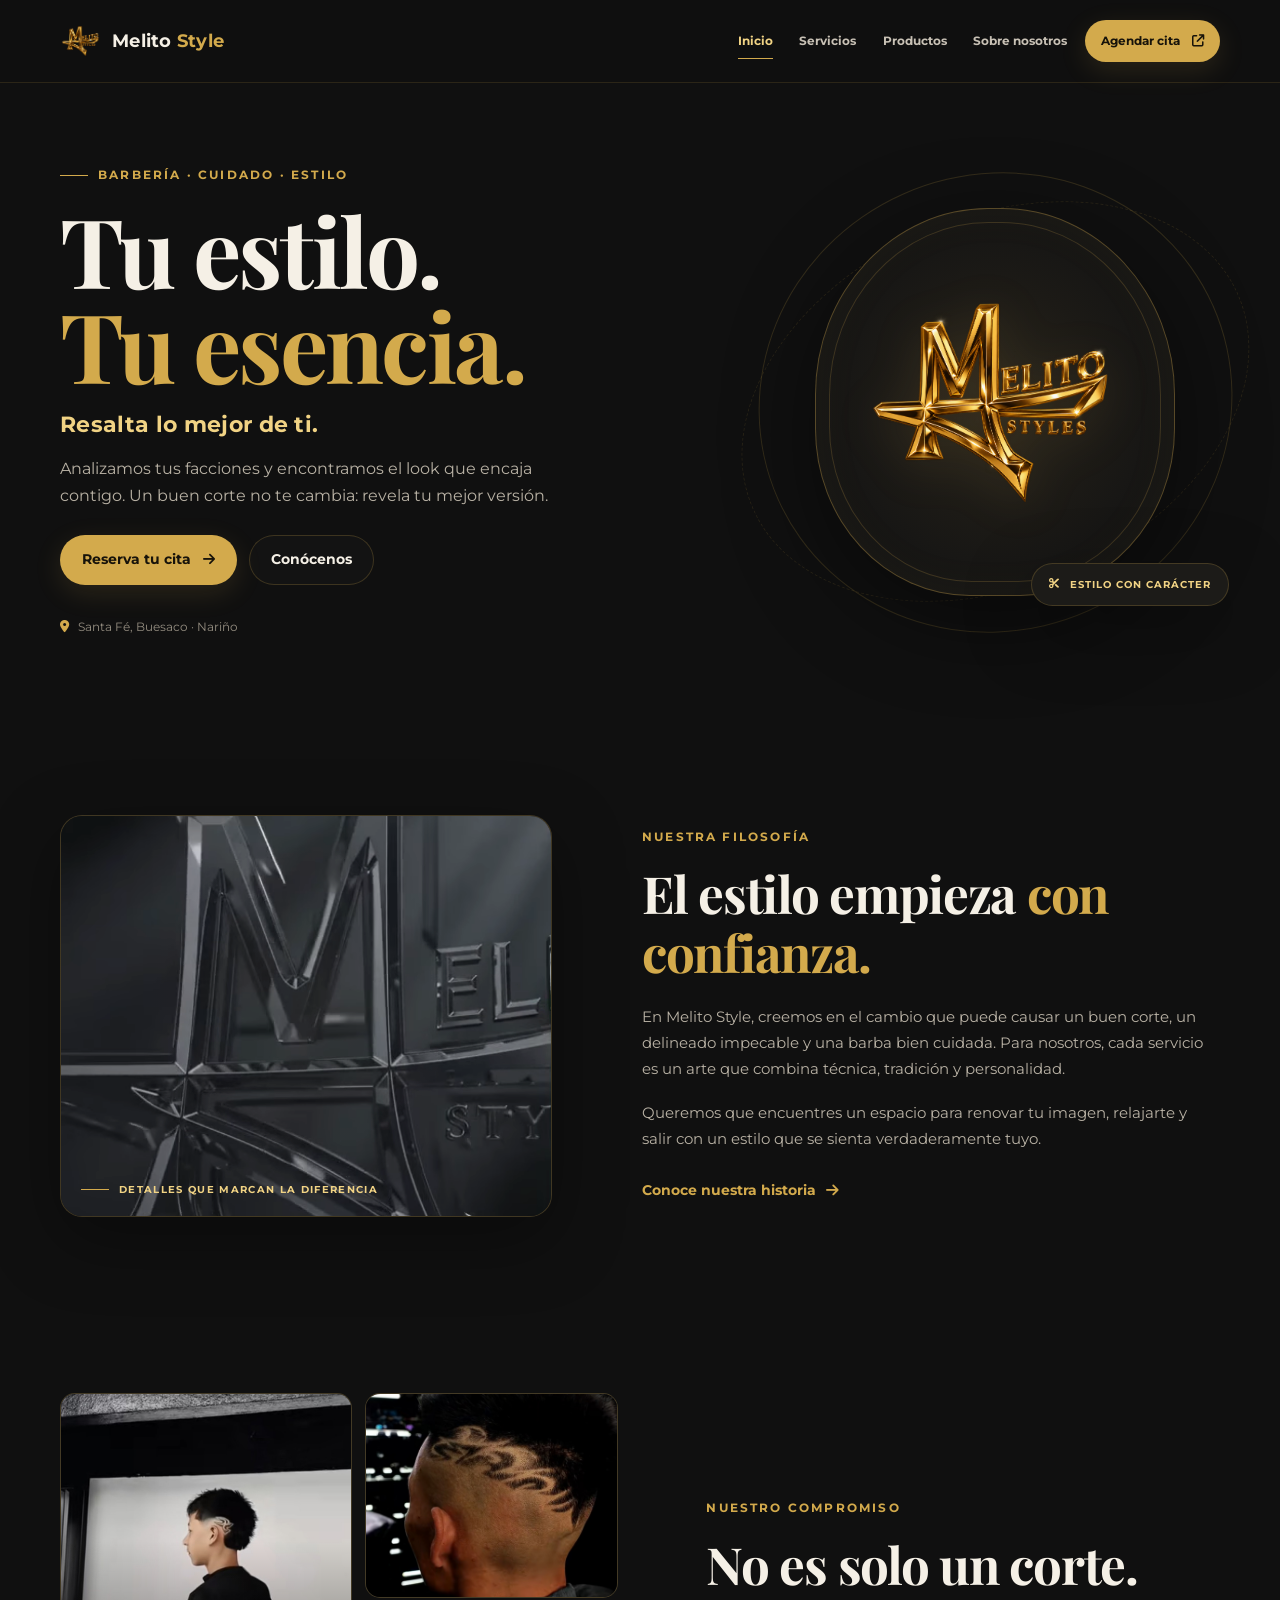
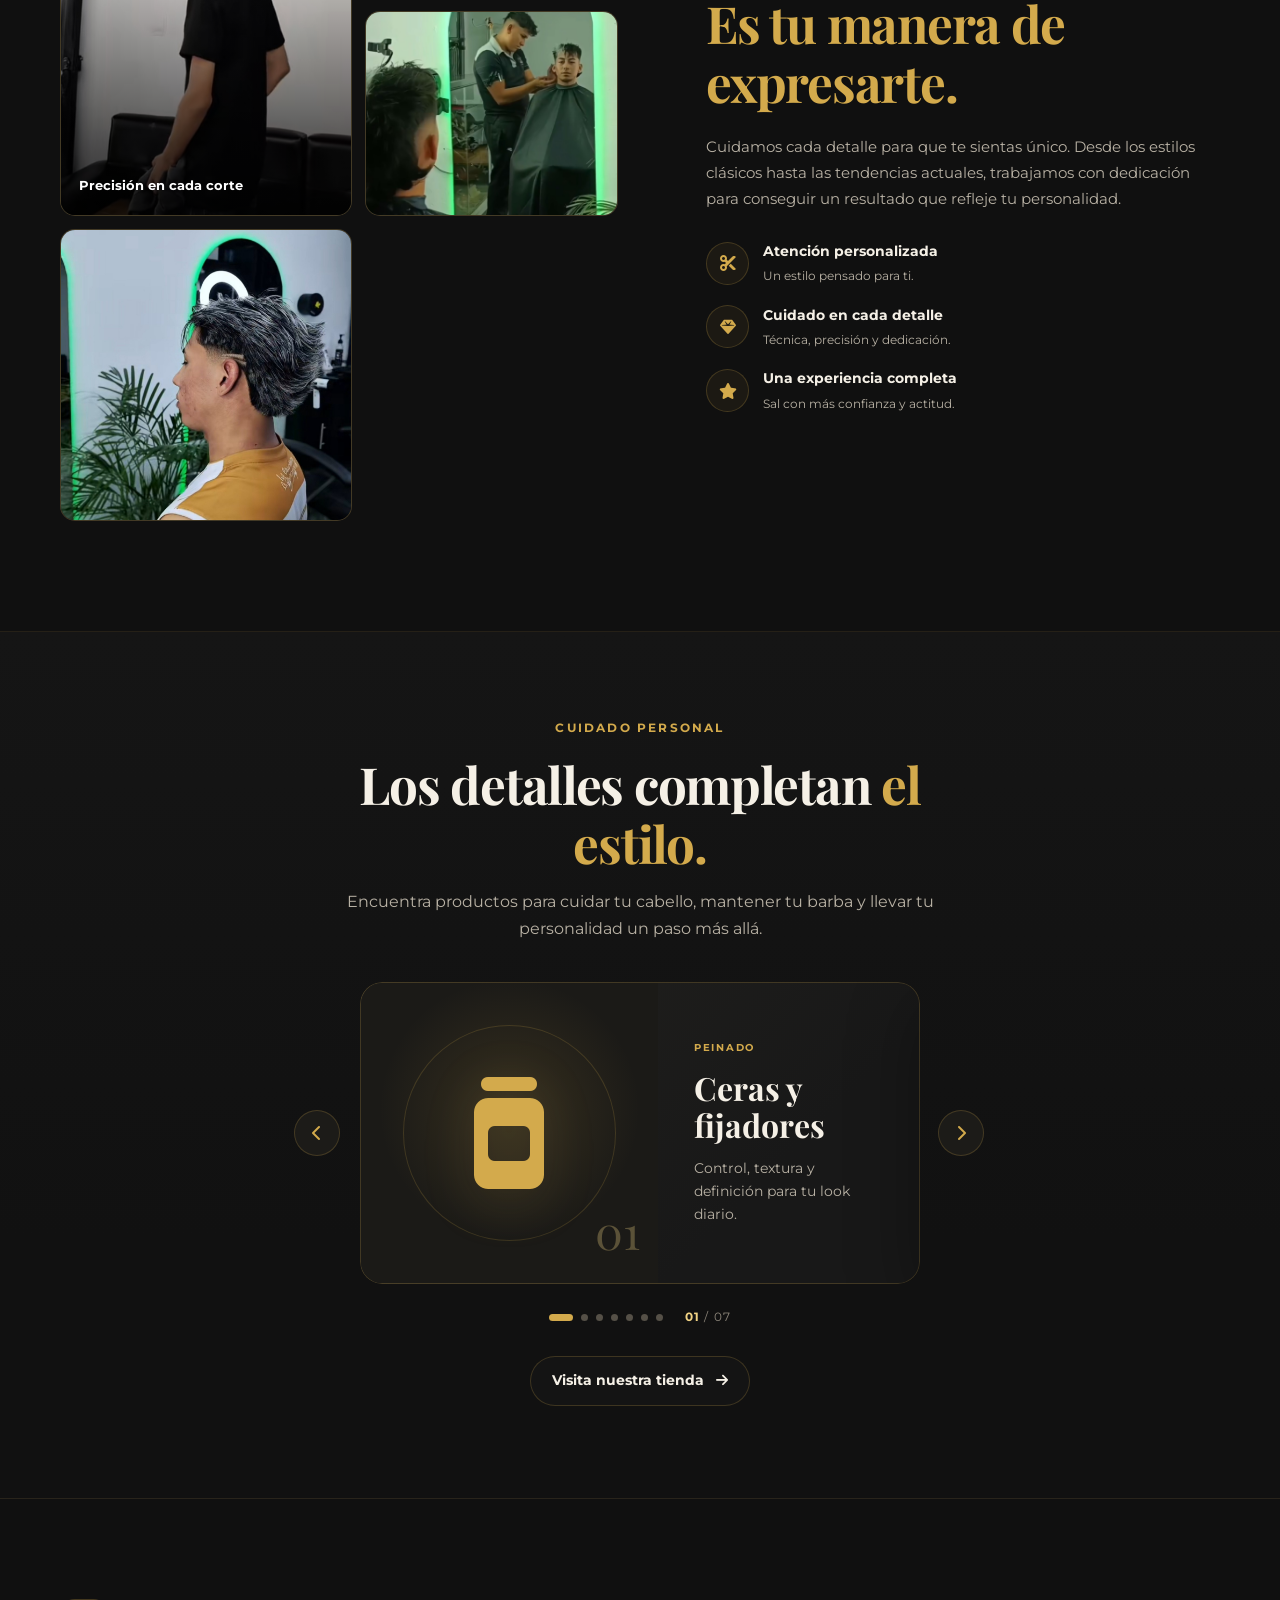
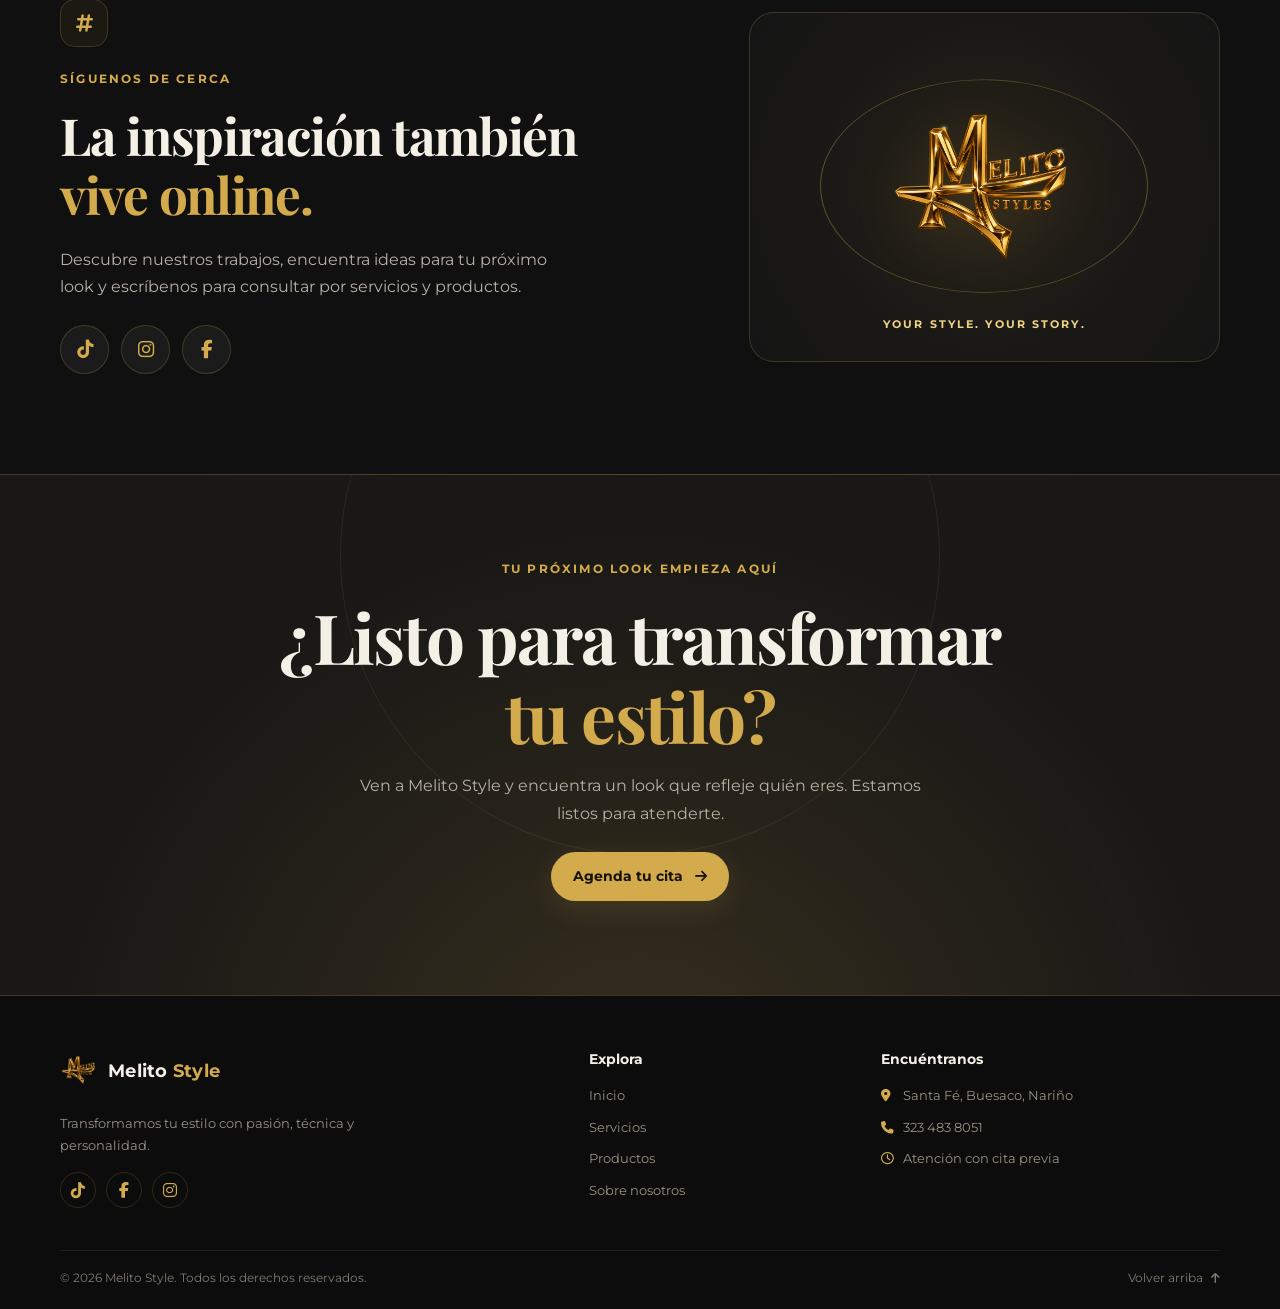
==== commit abf54163: "creacion de pagina productos" ====
--- a/index.html
+++ b/index.html
@@ -3,101 +3,194 @@
 <head>
     <meta charset="UTF-8">
     <meta name="viewport" content="width=device-width, initial-scale=1.0">
-    <title>Melito Style</title>
+    <meta name="theme-color" content="#101010">
+    <meta name="description" content="Melito Style: barbería, cuidado personal y estilo a tu medida en Santa Fé, Buesaco, Nariño.">
+    <title>Melito Style | Tu estilo, tu esencia</title>
+
+    <link rel="stylesheet" href="css/fonts.css">
     <link rel="stylesheet" href="css/styles_home.css">
-    <link rel="stylesheet" href="css/fonts.css">
     <link rel="stylesheet" href="https://cdnjs.cloudflare.com/ajax/libs/font-awesome/6.4.0/css/all.min.css">
-    <script src="js/script-carrusel.js" defer></script>
+    <script src="js/home.js" defer></script>
 </head>
 <body>
-    <header>
-        <nav class="nav">
-        <a class="button-normal button-default"href="">Inicio</a>
-        <a class="button-normal" href="#" >Servicios</a><!-- Este botón estará disponible cuando la empresa se expanda /pages/servicios.html -->
-        <a class="button-normal"href="#">Productos</a>
-        <a class="button-normal"href="/pages/sobre-nosotros.html">Sobre nosotros</a>
-        <a class="button-cita button-normal" href="#">Agenda cita</a>
+    <header class="site-header">
+        <nav class="nav container" aria-label="Navegación principal">
+            <a class="brand" href="index.html" aria-label="Melito Style, inicio">
+                <img src="img/icono/logotipo_dorado.png" alt="" class="brand-logo">
+                <span>Melito <strong>Style</strong></span>
+            </a>
+
+            <button class="hamburger" type="button" aria-label="Abrir menú" aria-expanded="false" aria-controls="nav-links">
+                <i class="fa-solid fa-bars" aria-hidden="true"></i>
+            </button>
+
+            <div class="nav-links" id="nav-links">
+                <a class="nav-link active" href="index.html" aria-current="page">Inicio</a>
+                <a class="nav-link" href="pages/servicios.html">Servicios</a>
+                <a class="nav-link" href="pages/productos/productos.html">Productos</a>
+                <a class="nav-link" href="pages/sobre-nosotros.html">Sobre nosotros</a>
+                <a class="button button-gold button-cita" href="#contacto">Agendar cita <i class="fa-solid fa-arrow-up-right-from-square" aria-hidden="true"></i></a>
+            </div>
         </nav>
     </header>
-    <section class="hero" id="inicio">
-        <div class="hero__info">
-            <h1>Melito Style</h1>
-            <h2>Nos preocupamos por tu rostros</h2>
-            <p>Nos encargamos de analizar tu tipo de rostro y armarte una apariencia totalmente nueva, sin la necesidad de nacer de nuevo</p>
-        </div>
-        <img class="imagen-marca" src="img/logotipo_dorado.png" alt="Estilo y cuidado personal en Melito Style">
-    </section>
-    <section class="section-second">
-        <video  class="box__section-second" src="video/iconomelitostylevideo.webm" autoplay muted loop playsinline></video>
-
-        <div class="info__section-second">
-            <h2>Nuestra filosofia</h2>
-            <p>En Melito Style, creemos en el cambio que puede causar un buen corte, un delineado impecable y una barba bien cuidada. No es solo un trabajo para nosotros: es un arte que combina tradición, técnica y estilo para ofrecerte lo mejor en cada visita.
-            <br>
-            Nos encargamos de transformar looks y mejoramos la confianza de quienes confían en nosotros. Aquí, cada cliente recibe atención personalizada, productos de calidad y un ambiente donde relajarse es parte de la experiencia.</p>
-        </div>
-    </section>
-    <section class="section-third">
-        <div class="box__section-third">
-            <img class="imagenes__box__section-third" src="img/Screenshot_20261011-150437.jpg" alt="Corte de cabello profesional" loading="lazy">
-            <img class="imagenes__box__section-third" src="img/Screenshot_20261011-150445.jpg" alt="Detalle de un corte moderno" loading="lazy">
-            <img class="imagenes__box__section-third" src="img/Screenshot_20261011-150614.jpg" alt="Cuidado de barba" loading="lazy">
-            <img class="imagenes__box__section-third" src="img/Screenshot_20261011-152801.jpg" alt="Herramientas de barbería" loading="lazy">
-        </div>
-        <div class="info__section-third">
-            <h2>Nuestro compromiso</h2>
-            <p>
-                En Melito Style, no solo cortamos cabello o afeitamos barbas: creamos experiencias. Cada servicio está pensado para que te sientas único, cuidado y con un estilo que refleje tu personalidad. Desde cortes clásicos hasta tratamientos premium para barba, nuestros trabajamos con precisión, pasión y hacemos uso de los mejores productos para garantizar resultados impecables.!</p>
-        </div>
-    </section>
-    <section class="section-fourth">
-        <h2>Nuestros productos</h2>
-        <p>Contamos con todo tipo de productos de alta calidad para tu cuidado personal como ceras, polvo texturizante, geles, hidratantes de cabello y accesorios como gorras, gafas, relojes y hasta perfumes que te haran notar. </p>
-        <div class="carousel">
-            <div class="carousel-inner">
-                <!-- Cajas del carrusel -->
-                <div class="carousel-item active"><img src="URL_PRODUCTO_1" alt="Producto de cuidado personal 1" loading="lazy"></div>
-                <div class="carousel-item"><img src="URL_PRODUCTO_2" alt="Producto de cuidado personal 2" loading="lazy"></div>
-                <div class="carousel-item"><img src="URL_PRODUCTO_3" alt="Producto de cuidado personal 3" loading="lazy"></div>
-                <div class="carousel-item"><img src="URL_PRODUCTO_4" alt="Producto de cuidado personal 4" loading="lazy"></div>
-                <div class="carousel-item"><img src="URL_PRODUCTO_5" alt="Producto de cuidado personal 5" loading="lazy"></div>
-                <div class="carousel-item"><img src="URL_PRODUCTO_6" alt="Producto de cuidado personal 6" loading="lazy"></div>
-                <div class="carousel-item"><img src="URL_PRODUCTO_7" alt="Producto de cuidado personal 7" loading="lazy"></div>
-            </div>
-        </div>
-        <a href="">Visita nuestra tienda</a>
-    </section>
-    <section class="section-fifth">
-        <div class="box__section-fifth">
-            <a class="social-card social-tiktok" href="https://www.tiktok.com/@andress_styles?_r=1&_t=ZS-9Ae1OStenGy" target="_blank" rel="noopener noreferrer" aria-label="Visitar TikTok de Melito Style">
-                <i class="fa-brands fa-tiktok" aria-hidden="true"></i><span>TikTok</span>
-            </a>
-            <a class="social-card social-facebook" href="https://www.facebook.com/share/1DcdR9QBFD/" target="_blank" rel="noopener noreferrer" aria-label="Visitar Facebook de Melito Style">
-                <i class="fa-brands fa-facebook-f" aria-hidden="true"></i><span>Facebook</span>
-            </a>
-            <a class="social-card social-instagram" href="https://www.instagram.com/andress.styles?mdxt=YzR6cXBuM3Y2ZXEx" target="_blank" rel="noopener noreferrer" aria-label="Visitar Instagram de Melito Style">
-                <i class="fa-brands fa-instagram" aria-hidden="true"></i><span>Instagram</span>
-            </a>
-        </div>
-        <div class="info__section-fifth">
-            <h2>Nuestras redes sociales</h2>
-            <p>Puedes ver mas sobre nuestro trabajo en nuestras redes sociales, aqui podras encontrar todo tipo de cortes y tratamientos, tal vez consigas inspiracion y tal vez nos ganemos tu confianza al ver nuestro trabajo.
-            <br>
-            Tambien puedes comunicarte por ese medio para preguntar sobre el costo de algun tratamiento, corte o producto que hayamos promocionado en nuestras redes. Y recuerda... en Melito Style nos encargamos se sacar tu mejor version.</p>
-        </div>
-    </section>
-    <section class="section-sixth">
-        <div class="sixth-content">
-            <h2 class="sixth-title">¿Listo para transformar tu estilo?</h2>
-            <p class="sixth-text">En <strong>Melito Style</strong> creemos     que un buen corte de cabello puede resaltar lo mejor de ti. ¿Qué esperas?   Agenda tu cita con nuestro equipo de barberos expertos y descubre un nuevo    look que refleje tu personalidad.</p>
-            <a class="button-end" href="[enlace-a-agenda]">Agendar cita ahora</a>
-        </div>
-    </section>
+
+    <main>
+        <section class="hero section-wrap" id="inicio">
+            <div class="hero__info reveal">
+                <p class="eyebrow"><span></span> BARBERÍA · CUIDADO · ESTILO</p>
+                <h1>Tu estilo.<br><span>Tu esencia.</span></h1>
+                <h2>Resalta lo mejor de ti.</h2>
+                <p class="hero-copy">Analizamos tus facciones y encontramos el look que encaja contigo. Un buen corte no te cambia: revela tu mejor versión.</p>
+                <div class="hero-actions">
+                    <a class="button button-gold" href="#contacto">Reserva tu cita <i class="fa-solid fa-arrow-right" aria-hidden="true"></i></a>
+                    <a class="button button-outline" href="#compromiso">Conócenos</a>
+                </div>
+                <div class="hero-note"><i class="fa-solid fa-location-dot" aria-hidden="true"></i> Santa Fé, Buesaco · Nariño</div>
+            </div>
+            <div class="hero-visual reveal" aria-label="Logotipo de Melito Style">
+                <div class="hero-orbit hero-orbit--one"></div>
+                <div class="hero-orbit hero-orbit--two"></div>
+                <div class="hero-logo-frame">
+                    <img class="imagen-marca" src="img/icono/logotipo_dorado.png" alt="Logotipo dorado de Melito Style">
+                </div>
+                <span class="hero-stamp"><i class="fa-solid fa-scissors" aria-hidden="true"></i> ESTILO CON CARÁCTER</span>
+            </div>
+        </section>
+
+        <section class="section-second section-wrap section-grid" id="filosofia">
+            <div class="media-panel philosophy-media reveal">
+                <video class="box__section-second" src="video/iconomelitostylevideo.webm" autoplay muted loop playsinline preload="metadata" aria-label="Animación del logotipo de Melito Style"></video>
+                <span class="media-caption"><span class="caption-line"></span> DETALLES QUE MARCAN LA DIFERENCIA</span>
+            </div>
+            <div class="section-copy reveal">
+                <p class="eyebrow">NUESTRA FILOSOFÍA</p>
+                <h2>El estilo empieza <span>con confianza.</span></h2>
+                <p>En Melito Style, creemos en el cambio que puede causar un buen corte, un delineado impecable y una barba bien cuidada. Para nosotros, cada servicio es un arte que combina técnica, tradición y personalidad.</p>
+                <p>Queremos que encuentres un espacio para renovar tu imagen, relajarte y salir con un estilo que se sienta verdaderamente tuyo.</p>
+                <a class="text-link" href="pages/sobre-nosotros.html">Conoce nuestra historia <i class="fa-solid fa-arrow-right" aria-hidden="true"></i></a>
+            </div>
+        </section>
+
+        <section class="commitment section-wrap" id="compromiso">
+            <div class="commitment-gallery reveal" id="galeria" aria-label="Galería de cortes y trabajos">
+                <figure class="gallery-image gallery-image--large">
+                    <img src="img/cortes/Screenshot_20261011-150437.jpg" alt="Corte de cabello profesional" loading="lazy">
+                    <figcaption>Precisión en cada corte</figcaption>
+                </figure>
+                <figure class="gallery-image">
+                    <img src="img/cortes/Screenshot_20261011-150445.jpg" alt="Detalle de un corte moderno" loading="lazy">
+                </figure>
+                <figure class="gallery-image">
+                    <img src="img/cortes/Screenshot_20261011-150614.jpg" alt="Estilo y cuidado de barba" loading="lazy">
+                </figure>
+                <figure class="gallery-image">
+                    <img src="img/cortes/Screenshot_20261011-152801.jpg" alt="Trabajo de barbería" loading="lazy">
+                </figure>
+            </div>
+            <div class="section-copy reveal">
+                <p class="eyebrow">NUESTRO COMPROMISO</p>
+                <h2>No es solo un corte.<br><span>Es tu manera de expresarte.</span></h2>
+                <p>Cuidamos cada detalle para que te sientas único. Desde los estilos clásicos hasta las tendencias actuales, trabajamos con dedicación para conseguir un resultado que refleje tu personalidad.</p>
+                <div class="value-list">
+                    <div><span class="value-icon"><i class="fa-solid fa-scissors" aria-hidden="true"></i></span><span><strong>Atención personalizada</strong><small>Un estilo pensado para ti.</small></span></div>
+                    <div><span class="value-icon"><i class="fa-solid fa-gem" aria-hidden="true"></i></span><span><strong>Cuidado en cada detalle</strong><small>Técnica, precisión y dedicación.</small></span></div>
+                    <div><span class="value-icon"><i class="fa-solid fa-star" aria-hidden="true"></i></span><span><strong>Una experiencia completa</strong><small>Sal con más confianza y actitud.</small></span></div>
+                </div>
+            </div>
+        </section>
+
+        <section class="products-section" id="productos">
+            <div class="section-wrap products-inner">
+                <div class="section-heading reveal">
+                    <p class="eyebrow">CUIDADO PERSONAL</p>
+                    <h2>Los detalles completan <span>el estilo.</span></h2>
+                    <p>Encuentra productos para cuidar tu cabello, mantener tu barba y llevar tu personalidad un paso más allá.</p>
+                </div>
+
+                <div class="carousel reveal" aria-label="Carrusel de productos" aria-roledescription="carrusel">
+                    <button class="carousel-control carousel-prev" type="button" aria-label="Producto anterior"><i class="fa-solid fa-chevron-left" aria-hidden="true"></i></button>
+                    <div class="carousel-viewport">
+                        <div class="carousel-inner">
+                            <article class="carousel-item active" aria-label="1 de 7">
+                                <div class="product-media product-media--wax"><img src="URL_PRODUCTO_1" alt="Cera para peinar" loading="lazy"><i class="fa-solid fa-jar" aria-hidden="true"></i><span class="product-number">01</span></div>
+                                <div class="product-info"><span class="product-category">PEINADO</span><h3>Ceras y fijadores</h3><p>Control, textura y definición para tu look diario.</p></div>
+                            </article>
+                            <article class="carousel-item" aria-label="2 de 7">
+                                <div class="product-media product-media--powder"><img src="URL_PRODUCTO_2" alt="Polvo texturizante" loading="lazy"><i class="fa-solid fa-bottle-droplet" aria-hidden="true"></i><span class="product-number">02</span></div>
+                                <div class="product-info"><span class="product-category">TEXTURA</span><h3>Polvo texturizante</h3><p>Volumen y acabado natural para tu cabello.</p></div>
+                            </article>
+                            <article class="carousel-item" aria-label="3 de 7">
+                                <div class="product-media product-media--beard"><img src="URL_PRODUCTO_3" alt="Producto para el cuidado de la barba" loading="lazy"><i class="fa-solid fa-pump-soap" aria-hidden="true"></i><span class="product-number">03</span></div>
+                                <div class="product-info"><span class="product-category">BARBA</span><h3>Cuidado de barba</h3><p>Productos para mantener una barba suave y definida.</p></div>
+                            </article>
+                            <article class="carousel-item" aria-label="4 de 7">
+                                <div class="product-media product-media--gel"><img src="URL_PRODUCTO_4" alt="Gel para el cabello" loading="lazy"><i class="fa-solid fa-droplet" aria-hidden="true"></i><span class="product-number">04</span></div>
+                                <div class="product-info"><span class="product-category">FIJACIÓN</span><h3>Geles y tratamientos</h3><p>Complementos para una rutina práctica de cuidado.</p></div>
+                            </article>
+                            <article class="carousel-item" aria-label="5 de 7">
+                                <div class="product-media product-media--cap"><img src="URL_PRODUCTO_5" alt="Gorra de estilo urbano" loading="lazy"><i class="fa-solid fa-hat-cowboy-side" aria-hidden="true"></i><span class="product-number">05</span></div>
+                                <div class="product-info"><span class="product-category">ACCESORIOS</span><h3>Gorras y accesorios</h3><p>Pequeños detalles que hablan de tu personalidad.</p></div>
+                            </article>
+                            <article class="carousel-item" aria-label="6 de 7">
+                                <div class="product-media product-media--glasses"><img src="URL_PRODUCTO_6" alt="Gafas de estilo moderno" loading="lazy"><i class="fa-solid fa-glasses" aria-hidden="true"></i><span class="product-number">06</span></div>
+                                <div class="product-info"><span class="product-category">ESTILO</span><h3>Gafas y complementos</h3><p>Un acabado distintivo para completar tu imagen.</p></div>
+                            </article>
+                            <article class="carousel-item" aria-label="7 de 7">
+                                <div class="product-media product-media--perfume"><img src="URL_PRODUCTO_7" alt="Perfume" loading="lazy"><i class="fa-solid fa-spray-can-sparkles" aria-hidden="true"></i><span class="product-number">07</span></div>
+                                <div class="product-info"><span class="product-category">FRAGANCIAS</span><h3>Perfumes</h3><p>La última nota de un estilo que deja huella.</p></div>
+                            </article>
+                        </div>
+                    </div>
+                    <button class="carousel-control carousel-next" type="button" aria-label="Producto siguiente"><i class="fa-solid fa-chevron-right" aria-hidden="true"></i></button>
+                </div>
+
+                <div class="carousel-footer">
+                    <div class="carousel-dots" aria-label="Elegir producto"></div>
+                    <span class="carousel-count"><strong class="current-slide">01</strong> / 07</span>
+                </div>
+                <a class="button button-outline products-link" href="pages/productos/productos.html">Visita nuestra tienda <i class="fa-solid fa-arrow-right" aria-hidden="true"></i></a>
+            </div>
+        </section>
+
+        <section class="social-section section-wrap section-grid">
+            <div class="social-card reveal">
+                <div class="social-mark"><i class="fa-solid fa-hashtag" aria-hidden="true"></i></div>
+                <p class="eyebrow">SÍGUENOS DE CERCA</p>
+                <h2>La inspiración también <span>vive online.</span></h2>
+                <p>Descubre nuestros trabajos, encuentra ideas para tu próximo look y escríbenos para consultar por servicios y productos.</p>
+                <div class="social-links" aria-label="Redes sociales de Melito Style">
+                    <a class="social-link" href="https://www.tiktok.com/@andress_styles?_r=1&_t=ZS-9Ae1OStenGy" target="_blank" rel="noopener noreferrer" aria-label="TikTok"><i class="fa-brands fa-tiktok" aria-hidden="true"></i></a>
+                    <a class="social-link" href="https://www.instagram.com/andress.styles?mdxt=YzR6cXBuM3Y2ZXEx" target="_blank" rel="noopener noreferrer" aria-label="Instagram"><i class="fa-brands fa-instagram" aria-hidden="true"></i></a>
+                    <a class="social-link" href="https://www.facebook.com/share/1DcdR9QBFD/" target="_blank" rel="noopener noreferrer" aria-label="Facebook"><i class="fa-brands fa-facebook-f" aria-hidden="true"></i></a>
+                </div>
+            </div>
+            <div class="social-visual reveal" aria-hidden="true">
+                <div class="social-visual-circle circle-one"></div>
+                <div class="social-visual-circle circle-two"></div>
+                <img src="img/icono/logotipo_dorado.png" alt="" loading="lazy">
+                <span>YOUR STYLE. YOUR STORY.</span>
+            </div>
+        </section>
+
+        <section class="cta-section" id="contacto">
+            <div class="cta-decoration" aria-hidden="true"></div>
+            <div class="cta-content section-wrap reveal">
+                <p class="eyebrow">TU PRÓXIMO LOOK EMPIEZA AQUÍ</p>
+                <h2>¿Listo para transformar <span>tu estilo?</span></h2>
+                <p>Ven a Melito Style y encuentra un look que refleje quién eres. Estamos listos para atenderte.</p>
+                <a class="button button-gold" href="tel:+573234838051">Agenda tu cita <i class="fa-solid fa-arrow-right" aria-hidden="true"></i></a>
+            </div>
+        </section>
+    </main>
+
     <footer class="footer">
-        <div class="footer-content">
-            <div class="footer-section">
-                <h3 class="footer-title">Melito Style</h3>
-                <p class="footer-text">Transformamos tu estilo con pasión y     profesionalismo.</p>
+        <div class="footer-content section-wrap">
+            <div class="footer-section footer-brand-section">
+                <a class="brand footer-brand" href="index.html">
+                    <img src="img/icono/logotipo_dorado.png" alt="" class="brand-logo" loading="lazy">
+                    <span>Melito <strong>Style</strong></span>
+                </a>
+                <p>Transformamos tu estilo con pasión, técnica y personalidad.</p>
                 <div class="social-icons">
                     <a href="https://www.tiktok.com/@andress_styles?_r=1&_t=ZS-9Ae1OStenGy" target="_blank" rel="noopener noreferrer" aria-label="TikTok"><i class="fa-brands fa-tiktok" aria-hidden="true"></i></a>
                     <a href="https://www.facebook.com/share/1DcdR9QBFD/" target="_blank" rel="noopener noreferrer" aria-label="Facebook"><i class="fa-brands fa-facebook-f" aria-hidden="true"></i></a>
@@ -105,24 +198,23 @@
                 </div>
             </div>
             <div class="footer-section">
-                <h3 class="footer-title">Enlaces rápidos</h3>
-                <ul class="footer-links">
-                    <li><a href="#inicio">Inicio</a></li>
-                    <li><a href="/pages/servicios.html">Servicios</a></li>
-                    <li><a href="[enlace-contacto]">Contacto</a></li>
-                </ul>
+                <h3>Explora</h3>
+                <a href="#inicio">Inicio</a>
+                <a href="pages/servicios.html">Servicios</a>
+                <a href="pages/productos/productos.html">Productos</a>
+                <a href="pages/sobre-nosotros.html">Sobre nosotros</a>
             </div>
             <div class="footer-section">
-                <h3 class="footer-title">Contacto</h3>
-                <p class="footer-text"><i class="fas fa-map-marker-alt"></i>    Dirección: Santa Fé, Buesaco, Nariño</p>
-                <p class="footer-text"><i class="fas fa-phone-alt"></i> Teléfono: 323 4838051</p>
-                <p class="footer-text"><i class="fas fa-envelope"></i> Email:</p>
+                <h3>Encuéntranos</h3>
+                <p><i class="fa-solid fa-location-dot" aria-hidden="true"></i> Santa Fé, Buesaco, Nariño</p>
+                <a href="tel:+573234838051"><i class="fa-solid fa-phone" aria-hidden="true"></i> 323 483 8051</a>
+                <p><i class="fa-regular fa-clock" aria-hidden="true"></i> Atención con cita previa</p>
             </div>
         </div>
-        <div class="footer-bottom">
-            <p class="footer-copyright">&copy; 2026 Melito Style. Todos los     derechos reservados.</p>
+        <div class="footer-bottom section-wrap">
+            <p>© <span id="year">2026</span> Melito Style. Todos los derechos reservados.</p>
+            <a href="#inicio">Volver arriba <i class="fa-solid fa-arrow-up" aria-hidden="true"></i></a>
         </div>
     </footer>
-
 </body>
-</html>+</html>
--- a/css/styles_home.css
+++ b/css/styles_home.css
@@ -1,452 +1,276 @@
-/* Melito Style - estilos responsivos */
+/* MELITO STYLE — identidad oscura, carbón y dorado */
 :root {
-    --color-fondo: #242424;
-    --color-panel: #2d2d2d;
-    --color-dorado: #C9A227;
-    --color-texto: #f5f5f5;
-    --ancho-contenido: 1180px;
-}
-
-* { box-sizing: border-box; }
-
-html {
-    font-size: 16px;
-    scroll-behavior: smooth;
-    scroll-padding-top: 76px;
-}
-
-body {
-    margin: 0;
-    font-family: 'Montserrat', Arial, sans-serif;
-    background-color: var(--color-fondo);
-    color: var(--color-texto);
-    line-height: 1.6;
-    overflow-x: hidden;
-}
-
-img {
-    display: block;
-    max-width: 100%;
-}
-
-header { min-height: 64px; }
-
-.nav {
-    background-color: rgba(17, 17, 17, .88);
-    text-align: right;
-    position: fixed;
-    inset: 0 0 auto;
-    width: 100%;
-    padding: 8px clamp(12px, 4vw, 48px);
-    backdrop-filter: blur(10px);
-    -webkit-backdrop-filter: blur(10px);
-    z-index: 1000;
-    display: flex;
-    justify-content: flex-end;
-    align-items: center;
-    gap: clamp(2px, .6vw, 10px);
-    flex-wrap: wrap;
-}
-
-.button-normal {
-    font-family: 'Playfair Display', Georgia, serif;
-    color: var(--color-texto);
-    text-decoration: none;
-    padding: 10px 12px;
-    display: inline-block;
-    font-size: .82rem;
-    border-radius: 8px;
-    transition-property: all;
-    transition-duration: 0.3s;
-}
-
-.button-normal:hover,
-.button-normal:focus-visible {
-    color: #dfb733;
-    text-shadow: 0 0 5px rgba(223, 183, 51, .45);
-}
-
-.button-default {
-    outline: 1px solid var(--color-dorado);
-    color: #ebc23d;
-}
-
-.button-cita {
-    background-color: var(--color-dorado);
-    color: var(--color-texto);
-    border: 1px solid var(--color-dorado);
-    border-radius: 50px;
-    padding: 8px 16px;
-    font-weight: bold;
-}
-
-.button-cita:hover { 
-    box-shadow: 0 0 10px rgba(201, 162, 39, .55);
-    color:#f5f5f5;
- }
-
-.hero {
-    width: min(90%, var(--ancho-contenido));
-    margin: clamp(70px, 9vw, 130px) auto clamp(100px, 15vw, 210px);
-    display: grid;
-    grid-template-columns: minmax(0, 1fr) minmax(260px, .9fr);
-    align-items: center;
-    gap: clamp(28px, 7vw, 100px);
-}
-
-.hero__info { min-width: 0; }
-
-.hero h1 {
-    font-family: 'Playfair Display', Georgia, serif;
-    color: var(--color-texto);
-    text-align: left;
-    font-size: clamp(2.6rem, 6vw, 5rem);
-    line-height: 1.08;
-    margin: 0 0 12px;
-}
-
-.hero h2 {
-    color: var(--color-texto);
-    margin: 0 0 14px;
-    font-size: clamp(1rem, 1.7vw, 1.3rem);
-    font-weight: 300;
-    font-style: italic;
-}
-
-.hero p { font-size: clamp(.9rem, 1.3vw, 1rem); }
-
-.imagen-marca {
-    width: 100%;
-    object-fit: cover;
-    min-width: 0;
-}
-
-.section-second,
-.section-third,
-.section-fifth {
-    width: min(84%, 1100px);
-    margin: clamp(90px, 13vw, 175px) auto;
-    display: flex;
-    align-items: center;
-    justify-content: space-between;
-    gap: clamp(28px, 5vw, 70px);
-}
-
-.box__section-second {
-    width: 42%;
-    aspect-ratio: 4 / 5;
-    object-fit: cover;
-    background-color: #4a3b19;
-    display: block;
-    border-radius: 14px;
-    flex-shrink: 0;
-}
-
-.info__section-second,
-.info__section-third,
-.info__section-fifth {
-    flex: 1 1 0;
-    min-width: 0;
-}
-
-.info__section-second h2,
-.info__section-third h2,
-.info__section-fifth h2,
-.section-fourth h2 {
-    font-family: 'Playfair Display', Georgia, serif;
-    font-size: clamp(1.7rem, 3vw, 2.5rem);
-    line-height: 1.2;
-    margin-top: 0;
-}
-
-.info__section-second p,
-.info__section-third p,
-.info__section-fifth p { color: #dedede; }
-
-.section-third { flex-direction: row-reverse; }
-
-.box__section-third {
-    width: 42%;
-    min-height: 380px;
-    aspect-ratio: 1 / 1;
-    padding: 12px;
-    background-color: #302b20;
-    display: grid;
-    grid-template-columns: repeat(2, minmax(0, 1fr));
-    gap: 12px;
-    border-radius: 14px;
-    flex-shrink: 0;
-}
-
-.imagenes__box__section-third {
-    width: 100%;
-    height: 100%;
-    min-height: 0;
-    object-fit: cover;
-    background-color: #555;
-    border-radius: 10px;
-}
-
-.section-fourth {
-    width: min(90%, 1100px);
-    margin: clamp(90px, 12vw, 150px) auto;
-    overflow: hidden;
-    position: relative;
-    text-align: center;
-}
-
-.section-fourth h2 { text-align: center; }
-
-.section-fourth > p {
-    max-width: 760px;
-    margin: 0 auto 30px;
-    color: #dedede;
-}
-
-.carousel { width: 100%; overflow: hidden; padding: 12px 4px 20px; }
-
-.carousel-inner {
-    display: flex;
-    align-items: stretch;
-    gap: clamp(14px, 3vw, 30px);
-    transition: transform .8s ease-in-out;
-}
-
-.carousel-item {
-    flex: 0 0 calc((100% - 60px) / 3);
-    min-width: 0;
-    aspect-ratio: 4 / 3;
-    overflow: hidden;
-    background-color: #353535;
-    border-radius: 12px;
-    opacity: .7;
-    transition: opacity .35s ease, transform .35s ease;
-}
-
-.carousel-item img {
-    width: 100%;
-    height: 100%;
-    object-fit: cover;
-}
-
-.carousel-item.active {
-    opacity: 1;
-    transform: scale(1.025);
-    box-shadow: 0 8px 24px rgba(0, 0, 0, .25);
-}
-
-.section-fourth > a {
-    font-family: 'Playfair Display', Georgia, serif;
-    background-color: var(--color-dorado);
-    color: var(--color-texto);
-    max-width: 100%;
-    width: fit-content;
-    border-radius: 50px;
-    text-decoration: none;
-    text-align: center;
-    padding: 11px 24px;
-    display: inline-block;
-    font-size: .95rem;
-    font-weight: bold;
-    transition: box-shadow .3s ease, transform .3s ease;
-    margin: 20px auto 0;
-}
-
-.section-fourth > a:hover {
-    box-shadow: 0 0 10px rgba(201, 162, 39, .6);
-    transform: translateY(-2px);
-}
-
-.box__section-fifth {
-    width: 42%;
-    min-height: 360px;
-    padding: clamp(20px, 3vw, 36px);
-    background: linear-gradient(145deg, #35312a, #1b1b1b);
-    display: flex;
-    flex-direction: column;
-    justify-content: center;
-    gap: 16px;
-    align-items: stretch;
-    border: 1px solid rgba(201, 162, 39, .28);
-    border-radius: 16px;
-    flex-shrink: 0;
-}
-
-.social-card {
-    min-height: 76px;
-    padding: 16px 20px;
-    display: flex;
-    align-items: center;
-    gap: 18px;
-    border: 1px solid rgba(255, 255, 255, .12);
-    border-radius: 12px;
-    text-decoration: none;
-    color: var(--color-texto);
-    background: rgba(255, 255, 255, .04);
-    font-weight: 600;
-    transition: transform .25s ease, background-color .25s ease, border-color .25s ease;
-}
-
-.social-card i { font-size: 1.8rem; width: 32px; text-align: center; }
-.social-card:hover { transform: translateX(5px); background: rgba(255, 255, 255, .09); }
-.social-tiktok:hover { border-color: #69c9d0; }
-.social-facebook:hover { border-color: #1877f2; }
-.social-instagram:hover { border-color: #e1306c; }
-
-.section-sixth {
-    width: min(90%, 1100px);
-    margin: clamp(80px, 10vw, 130px) auto 60px;
-    padding: clamp(32px, 6vw, 64px) clamp(18px, 5vw, 60px);
-    background-color: #383838;
-    border-radius: 18px;
-    box-shadow: 0 4px 20px rgba(0, 0, 0, .2);
-    text-align: center;
-}
-
-.sixth-content { max-width: 800px; margin: 0 auto; }
-.sixth-title {
-    font-family: 'Playfair Display', Georgia, serif;
-    font-size: clamp(1.6rem, 3.5vw, 2.4rem);
-    color: #f1f1f1;
-    margin: 0 0 20px;
-    line-height: 1.3;
-}
-.sixth-text { font-size: 1rem; color: #eee; margin-bottom: 30px; line-height: 1.8; }
-
-.button-end {
-    font-family: 'Playfair Display', Georgia, serif;
-    background-color: var(--color-dorado);
-    color: var(--color-texto);
-    padding: 12px 28px;
-    border-radius: 50px;
-    text-decoration: none;
-    font-size: 1rem;
-    font-weight: 600;
-    transition: all .3s ease;
-    display: inline-block;
-    border: 2px solid var(--color-dorado);
-}
-.button-end:hover {
-    background-color: transparent;
-    color: var(--color-dorado);
-    transform: translateY(-3px);
-}
-
-.footer {
-    background-color: #1e1e1e;
-    color: var(--color-texto);
-    padding: 48px max(5%, calc((100% - 1100px) / 2)) 20px;
-    margin-top: 60px;
-}
-
-.footer-content {
-    display: grid;
-    grid-template-columns: repeat(3, minmax(0, 1fr));
-    gap: 36px;
-    margin-bottom: 30px;
-}
-
-.footer-section { min-width: 0; }
-.footer-title {
-    font-family: 'Playfair Display', Georgia, serif;
-    font-size: 1.15rem;
-    margin: 0 0 15px;
-    color: var(--color-dorado);
-}
-.footer-text { font-size: .9rem; line-height: 1.7; margin: 0 0 10px; color: #ddd; }
-
-.social-icons { display: flex; gap: 18px; margin-top: 18px; }
-.social-icons a {
-    color: var(--color-texto);
-    font-size: 1.35rem;
-    width: 42px;
-    height: 42px;
-    display: inline-flex;
-    align-items: center;
-    justify-content: center;
-    border: 1px solid #555;
-    border-radius: 50%;
-    text-decoration: none;
-    transition: color .25s ease, border-color .25s ease, transform .25s ease;
-}
-.social-icons a:hover { color: var(--color-dorado); border-color: var(--color-dorado); transform: translateY(-2px); }
-
-.footer-links { list-style: none; padding: 0; margin: 0; }
-.footer-links li { margin-bottom: 8px; font-size: .9rem; }
-.footer-links a {
-    color: var(--color-texto);
-    text-decoration: none;
-    transition: color .25s ease;
-}
-.footer-links a:hover { color: var(--color-dorado); }
-
-.footer-bottom {
-    text-align: center;
-    padding-top: 20px;
-    border-top: 1px solid #444;
-    font-size: .82rem;
-    color: #aaa;
-}
-.footer-copyright { margin: 0; }
-
-a:focus-visible {
-    outline: 2px solid var(--color-dorado);
-    outline-offset: 4px;
-}
-
-@media (max-width: 900px) {
-    .nav { justify-content: center; padding: 8px 10px; }
-    .button-normal { padding: 9px 8px; font-size: .78rem; }
-    .hero { width: 88%; gap: 32px; }
-    .section-second, .section-third, .section-fifth { width: 88%; gap: 30px; }
-    .box__section-third { min-height: 300px; }
-    .carousel-item { flex-basis: calc((100% - 30px) / 2); }
-    .footer-content { gap: 24px; }
-}
-
-@media (max-width: 600px) {
-    html { scroll-padding-top: 120px; }
-    header { min-height: 112px; }
-    .nav { gap: 2px; padding: 6px 8px; position:absolute;}
-    .button-normal { padding: 8px 7px; font-size: .72rem; }
-    .button-cita { padding: 7px 11px; }
-    .hero {
-        width: 88%;
-        margin: 35px auto 90px;
-        grid-template-columns: 1fr;
-        text-align: center;
-        gap: 28px;
-    }
-    .hero__info { order: 1; }
-    .hero h1 { text-align: center; font-size: clamp(2.5rem, 12vw, 3.8rem); }
-    .hero__info p { max-width: 520px; margin: 0 auto; }
-    .imagen-marca { width: min(72vw, 320px); justify-self: center; order: 0; }
-    .section-second, .section-third, .section-fifth {
-        width: 88%;
-        margin: 85px auto;
-        flex-direction: column;
-        align-items: stretch;
-        gap: 26px;
-    }
-    .box__section-second, .box__section-third, .box__section-fifth { width: 100%; }
-    .box__section-second { aspect-ratio: 5 / 4; }
-    .box__section-third { min-height: 0; aspect-ratio: 1 / 1; }
-    .info__section-second, .info__section-third, .info__section-fifth { width: 100%; }
-    .info__section-second h2, .info__section-third h2, .info__section-fifth h2 { font-size: 1.8rem; }
-    .section-fourth { width: 88%; margin: 85px auto; }
-    .section-fourth > p { font-size: .92rem; }
-    .carousel-item { flex-basis: 82%; }
-    .section-sixth { width: 88%; margin: 80px auto 45px; }
-    .sixth-text { font-size: .93rem; }
-    .footer { padding: 38px 7% 18px; }
-    .footer-content { grid-template-columns: 1fr; gap: 28px; }
+    color-scheme: dark;
+    --bg: #101010;
+    --bg-soft: #151515;
+    --surface: #1b1b1b;
+    --surface-raised: #22211e;
+    --text: #f5f0e6;
+    --muted: #b8b1a4;
+    --gold: #d3aa4c;
+    --gold-light: #f1d384;
+    --gold-deep: #9e792b;
+    --border: rgba(211, 170, 76, .22);
+    --shadow: 0 22px 70px rgba(0, 0, 0, .35);
+    --radius: 22px;
+    --max-width: 1160px;
+    --ease: cubic-bezier(.22, .68, 0, 1);
+}
+
+*, *::before, *::after { box-sizing: border-box; }
+html { scroll-behavior: smooth; scroll-padding-top: 90px; background: var(--bg); }
+body { margin: 0; min-width: 320px; overflow-x: hidden; background: var(--bg); color: var(--text); font-family: 'Montserrat', sans-serif; line-height: 1.7; -webkit-font-smoothing: antialiased; }
+body, header, main, section, footer, div, article { min-width: 0; }
+img, video { display: block; max-width: 100%; }
+img { height: auto; }
+a { color: inherit; text-decoration: none; }
+button { color: inherit; font: inherit; }
+button, a { -webkit-tap-highlight-color: transparent; }
+button:focus-visible, a:focus-visible { outline: 2px solid var(--gold-light); outline-offset: 4px; }
+::selection { color: #100f0c; background: var(--gold); }
+
+.container, .section-wrap { width: min(var(--max-width), calc(100% - 48px)); margin-inline: auto; }
+section { position: relative; }
+h1, h2, h3, p, figure { margin-top: 0; }
+h1, h2, h3 { line-height: 1.15; }
+h1, h2 { font-family: 'Playfair Display', Georgia, serif; font-weight: 600; letter-spacing: -.025em; }
+h2 { margin-bottom: 22px; font-size: clamp(2rem, 4vw, 3.4rem); }
+h2 span, h1 span { color: var(--gold); }
+p { color: var(--muted); }
+.eyebrow { display: flex; align-items: center; gap: 10px; margin-bottom: 18px; color: var(--gold); font-size: .72rem; font-weight: 800; letter-spacing: .19em; line-height: 1.5; }
+.eyebrow > span { width: 28px; height: 1px; background: var(--gold); }
+.button { display: inline-flex; align-items: center; justify-content: center; gap: 12px; min-height: 48px; padding: 12px 21px; border: 1px solid transparent; border-radius: 999px; font-size: .86rem; font-weight: 800; transition: transform 240ms var(--ease), background-color 240ms ease, border-color 240ms ease, color 240ms ease, box-shadow 240ms ease; }
+.button:hover { transform: translateY(-3px); }
+.button-gold { background: var(--gold); color: #17130a; box-shadow: 0 8px 28px rgba(211, 170, 76, .14); }
+.button-gold:hover { background: var(--gold-light); box-shadow: 0 12px 32px rgba(211, 170, 76, .2); }
+.button-outline { border-color: var(--border); background: rgba(255,255,255,.015); color: var(--text); }
+.button-outline:hover { border-color: var(--gold); color: var(--gold-light); background: rgba(211,170,76,.07); }
+.text-link { display: inline-flex; align-items: center; gap: 10px; margin-top: 8px; color: var(--gold); font-size: .9rem; font-weight: 800; }
+.text-link i, .footer-bottom a i { transition: transform 220ms ease; }
+.text-link:hover i { transform: translateX(5px); }
+
+/* Barra de navegación */
+.site-header { position: sticky; top: 0; z-index: 1000; background: rgba(16,16,16,.92); border-bottom: 1px solid rgba(211,170,76,.14); backdrop-filter: blur(18px); -webkit-backdrop-filter: blur(18px); }
+.nav { position: relative; display: flex; align-items: center; justify-content: space-between; gap: 28px; min-height: 82px; }
+.brand { display: inline-flex; align-items: center; flex: 0 0 auto; gap: 10px; color: var(--text); font-size: 1.15rem; font-weight: 800; letter-spacing: .015em; }
+.brand strong { color: var(--gold); }
+.brand-logo { width: 42px; height: 42px; object-fit: contain; }
+.nav-links { display: flex; align-items: center; justify-content: flex-end; gap: clamp(5px, .8vw, 14px); }
+.nav-link { position: relative; padding: 12px 8px; color: #c8c1b5; font-size: .78rem; font-weight: 700; white-space: nowrap; transition: color 220ms ease; }
+.nav-link::after { position: absolute; right: 8px; bottom: 5px; left: 8px; height: 1px; content: ''; background: var(--gold); transform: scaleX(0); transform-origin: left; transition: transform 240ms var(--ease); }
+.nav-link:hover, .nav-link.active { color: var(--gold-light); }
+.nav-link:hover::after, .nav-link.active::after { transform: scaleX(1); }
+.button-cita { min-height: 41px; padding: 10px 15px; font-size: .76rem; white-space: nowrap; }
+.hamburger { display: none; width: 44px; height: 44px; place-items: center; border: 1px solid var(--border); border-radius: 50%; background: var(--surface); color: var(--gold); cursor: pointer; }
+
+/* Portada */
+.hero { display: grid; grid-template-columns: minmax(0, 1fr) minmax(340px, .82fr); align-items: center; gap: clamp(44px, 7vw, 100px); min-height: 620px; padding-block: 76px 88px; }
+.hero__info { position: relative; z-index: 1; max-width: 630px; }
+.hero h1 { margin-bottom: 20px; font-size: clamp(3.6rem, 7.5vw, 6.7rem); line-height: .99; }
+.hero h2 { margin-bottom: 18px; color: var(--gold-light); font-family: 'Montserrat', sans-serif; font-size: clamp(1.05rem, 2vw, 1.35rem); font-weight: 700; letter-spacing: .015em; }
+.hero-copy { max-width: 530px; margin-bottom: 26px; font-size: 1rem; }
+.hero-actions { display: flex; flex-wrap: wrap; gap: 12px; }
+.hero-note { display: flex; align-items: center; gap: 9px; margin-top: 32px; color: #948d80; font-size: .77rem; }
+.hero-note i { color: var(--gold); }
+.hero-visual { position: relative; display: grid; place-items: center; justify-self: end; width: min(100%, 450px); aspect-ratio: 1 / 1.08; isolation: isolate; }
+.hero-logo-frame { position: relative; z-index: 2; display: grid; place-items: center; width: 80%; height: 80%; overflow: hidden; border: 1px solid rgba(211,170,76,.35); border-radius: 48% 48% 43% 43%; background: radial-gradient(ellipse at center, #29251b 0%, #1c1a16 43%, #141414 74%); box-shadow: 0 25px 90px rgba(0,0,0,.45), inset 0 0 45px rgba(211,170,76,.06); }
+.hero-logo-frame::before { position: absolute; inset: 13px; border: 1px solid rgba(211,170,76,.2); border-radius: inherit; content: ''; }
+.imagen-marca { position: relative; z-index: 1; width: 76%; height: 76%; object-fit: contain; filter: drop-shadow(0 8px 24px rgba(211,170,76,.1)); }
+.hero-orbit { position: absolute; z-index: -1; border: 1px solid rgba(211,170,76,.18); border-radius: 50%; transform: rotate(-24deg); }
+.hero-orbit--one { inset: 3% -3%; }
+.hero-orbit--two { inset: 12% -9%; border-style: dashed; opacity: .65; }
+.hero-stamp { position: absolute; right: -2%; bottom: 8%; z-index: 3; display: inline-flex; align-items: center; gap: 10px; padding: 12px 17px; border: 1px solid var(--border); border-radius: 999px; background: #1c1b18; color: var(--gold-light); font-size: .64rem; font-weight: 800; letter-spacing: .1em; box-shadow: var(--shadow); }
+
+/* Filosofía */
+.section-second { display: grid; grid-template-columns: minmax(0, .92fr) minmax(0, 1.08fr); align-items: center; gap: clamp(40px, 7vw, 90px); padding-block: 82px 100px; }
+.media-panel { position: relative; min-height: 350px; overflow: hidden; border: 1px solid var(--border); border-radius: var(--radius); background: radial-gradient(circle at 50% 45%, #302817 0%, #1e1b15 35%, #171717 78%); box-shadow: var(--shadow); }
+.box__section-second { width: 100%; height: 400px; object-fit:cover; opacity: .9; }
+.media-caption { position: absolute; right: 20px; bottom: 18px; left: 20px; display: flex; align-items: center; gap: 10px; color: var(--gold-light); font-size: .64rem; font-weight: 800; letter-spacing: .13em; }
+.caption-line { width: 28px; height: 1px; background: var(--gold); }
+.section-copy { max-width: 570px; }
+.section-copy > p:not(.eyebrow) { margin-bottom: 18px; font-size: .96rem; }
+
+/* Compromiso y galería */
+.commitment { display: grid; grid-template-columns: minmax(0, 1fr) minmax(0, .92fr); align-items: center; gap: clamp(42px, 7vw, 88px); padding-block: 76px 110px; }
+.commitment-gallery { display: grid; grid-template-columns: 1.15fr 1fr; grid-template-rows: repeat(2, minmax(160px, 205px)); gap: 13px; }
+.gallery-image { position: relative; min-width: 0; margin: 0; overflow: hidden; border: 1px solid var(--border); border-radius: 15px; background: var(--surface); }
+.gallery-image--large { grid-row: span 2; }
+.gallery-image img { width: 100%; height: 100%; object-fit: cover; transition: transform 700ms var(--ease), filter 400ms ease; }
+.gallery-image:hover img { transform: scale(1.045); filter: brightness(1.08); }
+.gallery-image--large::after { position: absolute; inset: 35% 0 0; content: ''; background: linear-gradient(transparent, rgba(0,0,0,.8)); pointer-events: none; }
+.gallery-image figcaption { position: absolute; bottom: 18px; left: 18px; z-index: 1; color: #fff; font-size: .83rem; font-weight: 700; }
+.value-list { display: grid; gap: 17px; margin-top: 28px; }
+.value-list > div { display: flex; align-items: center; gap: 14px; }
+.value-icon { display: grid; flex: 0 0 43px; width: 43px; height: 43px; place-items: center; border: 1px solid var(--border); border-radius: 50%; background: rgba(211,170,76,.06); color: var(--gold); }
+.value-list strong, .value-list small { display: block; }
+.value-list strong { margin-bottom: 2px; font-size: .86rem; }
+.value-list small { color: var(--muted); font-size: .78rem; }
+
+/* Sección del carrusel */
+.products-section { padding-block: 88px 92px; border-block: 1px solid rgba(211,170,76,.1); background: linear-gradient(180deg, #151515, #111 70%); }
+.products-inner { text-align: center; }
+.section-heading { max-width: 690px; margin: 0 auto 40px; }
+.section-heading .eyebrow { justify-content: center; }
+.section-heading h2 { margin-bottom: 15px; }
+.section-heading > p:last-child { margin-bottom: 0; }
+.carousel { position: relative; display: grid; grid-template-columns: 48px minmax(0, 560px) 48px; align-items: center; justify-content: center; gap: 18px; width: 100%; max-width: 720px; margin: 0 auto; }
+.carousel-viewport { width: 100%; overflow: hidden; border-radius: var(--radius); }
+.carousel-inner { display: flex; align-items: stretch; width: 100%; transform: translateX(0); transition: transform 520ms var(--ease); will-change: transform; }
+.carousel-item { display: grid; flex: 0 0 100%; grid-template-columns: minmax(0, 1fr) minmax(0, .88fr); align-items: stretch; gap: 0; width: 100%; min-width: 0; min-height: 300px; overflow: hidden; border: 1px solid var(--border); border-radius: var(--radius); background: linear-gradient(135deg, #22211e, #181818 70%); text-align: left; box-shadow: var(--shadow); }
+.product-media { position: relative; display: grid; min-width: 0; min-height: 300px; overflow: hidden; place-items: center; background: radial-gradient(circle at 50% 42%, rgba(211,170,76,.15), transparent 57%), #1b1a17; }
+.product-media > img { position: absolute; inset: 0; z-index: 2; width: 100%; height: 100%; object-fit: contain; padding: 24px; }
+.product-media > i { z-index: 1; color: var(--gold); font-size: clamp(4.5rem, 9vw, 7rem); filter: drop-shadow(0 10px 25px rgba(211,170,76,.13)); }
+.product-media.is-fallback > img { display: none; }
+.product-media.is-fallback::before { position: absolute; inset: 14%; border: 1px solid rgba(211,170,76,.18); border-radius: 50%; content: ''; }
+.product-number { position: absolute; right: 18px; bottom: 12px; color: rgba(241,211,132,.3); font-family: 'Playfair Display', Georgia, serif; font-size: 2.9rem; }
+.product-info { display: flex; flex-direction: column; align-items: flex-start; justify-content: center; padding: clamp(20px, 4vw, 36px); }
+.product-category { margin-bottom: 13px; color: var(--gold); font-size: .65rem; font-weight: 800; letter-spacing: .17em; }
+.product-info h3 { margin-bottom: 13px; font-family: 'Playfair Display', Georgia, serif; font-size: clamp(1.45rem, 3vw, 2rem); }
+.product-info p { margin-bottom: 0; font-size: .86rem; }
+.carousel-control { display: grid; width: 46px; height: 46px; place-items: center; border: 1px solid var(--border); border-radius: 50%; background: #1c1b18; color: var(--gold); cursor: pointer; transition: transform 220ms ease, color 220ms ease, background-color 220ms ease, border-color 220ms ease; }
+.carousel-control:hover { transform: scale(1.06); border-color: var(--gold); background: var(--gold); color: #17130a; }
+.carousel-footer { display: flex; align-items: center; justify-content: center; gap: 22px; margin-top: 23px; }
+.carousel-dots { display: flex; align-items: center; gap: 8px; }
+.carousel-dot { width: 7px; height: 7px; padding: 0; border: 0; border-radius: 999px; background: #555047; cursor: pointer; transition: width 240ms ease, background-color 240ms ease; }
+.carousel-dot[aria-current="true"] { width: 24px; background: var(--gold); }
+.carousel-count { color: #8e877b; font-size: .75rem; letter-spacing: .1em; }
+.carousel-count strong { color: var(--gold-light); }
+.products-link { margin-top: 29px; }
+
+/* Redes sociales */
+.social-section { display: grid; grid-template-columns: minmax(0, 1fr) minmax(300px, .8fr); align-items: center; gap: clamp(40px, 8vw, 100px); padding-block: 100px; }
+.social-card { max-width: 590px; }
+.social-mark { display: grid; width: 48px; height: 48px; margin-bottom: 24px; place-items: center; border: 1px solid var(--border); border-radius: 15px; background: rgba(211,170,76,.06); color: var(--gold); font-size: 1.25rem; }
+.social-card h2 { max-width: 520px; }
+.social-card > p:not(.eyebrow) { max-width: 510px; }
+.social-links { display: flex; flex-wrap: wrap; gap: 12px; margin-top: 25px; }
+.social-link { display: grid; width: 49px; height: 49px; place-items: center; border: 1px solid var(--border); border-radius: 50%; background: var(--surface); color: var(--gold); font-size: 1.16rem; transition: transform 220ms var(--ease), color 220ms ease, background-color 220ms ease, border-color 220ms ease; }
+.social-link:hover { transform: translateY(-4px); border-color: var(--gold); background: var(--gold); color: #17130a; }
+.social-visual { position: relative; display: grid; min-height: 350px; place-items: center; overflow: hidden; border: 1px solid var(--border); border-radius: 25px; background: radial-gradient(circle at center, #2a2418, #191816 58%, #151515); }
+.social-visual img { position: relative; z-index: 2; width: min(48%, 200px); max-height: 230px; object-fit: contain; filter: drop-shadow(0 10px 30px rgba(211,170,76,.12)); }
+.social-visual > span { position: absolute; bottom: 27px; color: var(--gold-light); font-size: .66rem; font-weight: 800; letter-spacing: .2em; }
+.social-visual-circle { position: absolute; width: 70%; aspect-ratio: 1; border: 1px solid rgba(211,170,76,.2); border-radius: 50%; }
+.circle-one { transform: scaleY(.65) rotate(25deg); }
+.circle-two { transform: scaleY(.65) rotate(-25deg); }
+
+/* Invitación final */
+.cta-section { position: relative; overflow: hidden; border-block: 1px solid var(--border); background: radial-gradient(ellipse at 50% 120%, rgba(211,170,76,.16), transparent 65%), #191816; }
+.cta-content { position: relative; z-index: 1; display: flex; flex-direction: column; align-items: center; padding-block: 86px 94px; text-align: center; }
+.cta-content .eyebrow { justify-content: center; }
+.cta-content h2 { max-width: 780px; margin-bottom: 17px; font-size: clamp(2.4rem, 5.4vw, 4.6rem); }
+.cta-content > p:not(.eyebrow) { max-width: 600px; margin-bottom: 25px; }
+.cta-decoration { position: absolute; top: -220px; left: 50%; width: 600px; height: 600px; border: 1px solid rgba(211,170,76,.1); border-radius: 50%; transform: translateX(-50%); }
+
+/* Footer */
+.footer { padding-block: 55px 20px; background: #0c0c0c; }
+.footer-content { display: grid; grid-template-columns: 1.4fr .7fr 1fr; gap: 55px; padding-bottom: 42px; }
+.footer-brand { margin-bottom: 14px; }
+.footer-brand .brand-logo { width: 38px; height: 38px; }
+.footer-section { display: flex; flex-direction: column; align-items: flex-start; gap: 10px; }
+.footer-section h3 { margin-bottom: 8px; color: var(--text); font-size: .88rem; }
+.footer-section p, .footer-section > a:not(.brand) { margin-bottom: 0; color: #999286; font-size: .79rem; }
+.footer-section p i, .footer-section > a i { width: 19px; color: var(--gold); }
+.footer-section > a:not(.brand):hover { color: var(--gold-light); }
+.footer-brand-section > p { max-width: 310px; }
+.social-icons { display: flex; gap: 10px; margin-top: 6px; }
+.social-icons a { display: grid; width: 36px; height: 36px; place-items: center; border: 1px solid rgba(211,170,76,.18); border-radius: 50%; color: var(--gold); transition: border-color 220ms ease, background-color 220ms ease, color 220ms ease; }
+.social-icons a:hover { border-color: var(--gold); background: var(--gold); color: #17130a; }
+.footer-bottom { display: flex; align-items: center; justify-content: space-between; gap: 20px; padding-top: 18px; border-top: 1px solid rgba(211,170,76,.13); }
+.footer-bottom p, .footer-bottom a { margin: 0; color: #817a6f; font-size: .72rem; }
+.footer-bottom a { display: inline-flex; align-items: center; gap: 8px; }
+.footer-bottom a:hover { color: var(--gold); }
+.footer-bottom a:hover i { transform: translateY(-3px); }
+
+/* Animaciones de entrada: si JS falla, el contenido sigue visible. */
+.reveal { opacity: 1; transform: none; }
+.js-ready .reveal { opacity: 0; transform: translateY(18px); transition: opacity 650ms var(--ease), transform 650ms var(--ease); }
+.js-ready .reveal.is-visible { opacity: 1; transform: translateY(0); }
+
+/* Tabletas y pantallas compactas */
+@media (max-width: 1020px) {
+    .nav { gap: 15px; }
+    .brand { font-size: 1rem; }
+    .brand-logo { width: 38px; height: 38px; }
+    .nav-links { gap: 4px; }
+    .nav-link { padding-inline: 6px; font-size: .72rem; }
+    .button-cita { padding-inline: 12px; font-size: .7rem; }
+    .hero { grid-template-columns: minmax(0, 1fr) minmax(280px, .78fr); gap: 38px; min-height: 560px; }
+    .hero h1 { font-size: clamp(3.4rem, 7vw, 5.3rem); }
+    .commitment-gallery { grid-template-rows: repeat(2, minmax(145px, 180px)); }
+}
+
+@media (max-width: 850px) {
+    .container, .section-wrap { width: min(var(--max-width), calc(100% - 36px)); }
+    .nav { min-height: 74px; }
+    .hamburger { display: grid; flex: 0 0 auto; }
+    .nav-links { position: absolute; top: calc(100% + 1px); right: -18px; left: -18px; display: flex; flex-direction: column; align-items: stretch; gap: 5px; max-height: 0; padding: 0 22px; overflow: hidden; visibility: hidden; border-bottom: 1px solid transparent; background: #141414; opacity: 0; box-shadow: 0 20px 35px rgba(0,0,0,.3); transition: max-height 320ms ease, opacity 220ms ease, padding 320ms ease, visibility 320ms ease, border-color 220ms ease; }
+    .nav-links.is-open { max-height: min(80vh, 520px); padding: 15px 22px 23px; overflow-y: auto; visibility: visible; border-color: var(--border); opacity: 1; }
+    .nav-link { padding: 12px 5px; font-size: .84rem; }
+    .nav-link::after { display: none; }
+    .button-cita { align-self: flex-start; margin-top: 8px; padding-inline: 18px; font-size: .78rem; }
+    .hero { grid-template-columns: minmax(0, 1fr) minmax(220px, .7fr); gap: 24px; min-height: 500px; padding-block: 66px 74px; }
+    .hero h1 { font-size: clamp(3rem, 7.8vw, 4.5rem); }
+    .hero-visual { width: 100%; }
+    .hero-stamp { right: -5px; font-size: .55rem; }
+    .section-second, .commitment, .social-section { gap: 34px; padding-block: 70px; }
+    .section-second { grid-template-columns: minmax(0, .9fr) minmax(0, 1.1fr); }
+    .media-panel, .box__section-second { min-height: 280px; height: 280px; }
+    .commitment { grid-template-columns: minmax(0, 1fr) minmax(0, .95fr); }
+    .commitment-gallery { grid-template-rows: repeat(2, minmax(130px, 160px)); gap: 9px; }
+    .gallery-image figcaption { left: 12px; bottom: 12px; font-size: .72rem; }
+    .social-section { grid-template-columns: minmax(0, 1fr) minmax(250px, .75fr); }
+    .social-visual { min-height: 300px; }
+    .footer-content { gap: 30px; }
+}
+
+@media (max-width: 640px) {
+    html { scroll-padding-top: 75px; }
+    .container, .section-wrap { width: calc(100% - 34px); }
+    .hero { grid-template-columns: 1fr; gap: 35px; min-height: auto; padding-block: 57px 65px; }
+    .hero__info { max-width: 100%; }
+    .hero h1 { font-size: clamp(3.5rem, 15vw, 5.1rem); }
+    .hero-copy { max-width: 540px; font-size: .94rem; }
+    .hero-visual { justify-self: center; width: min(82%, 340px); }
+    .hero-stamp { right: -15px; bottom: 5%; }
+    .hero-note { margin-top: 24px; }
+    .section-second, .commitment, .social-section { grid-template-columns: 1fr; gap: 30px; padding-block: 65px; }
+    .section-second .section-copy { order: -1; }
+    .media-panel, .box__section-second { min-height: 260px; height: 260px; }
+    .section-copy { max-width: none; }
+    h2 { font-size: clamp(2rem, 8.7vw, 2.7rem); }
+    .commitment-gallery { grid-template-rows: repeat(2, minmax(135px, 38vw)); }
+    .products-section { padding-block: 66px 70px; }
+    .section-heading { margin-bottom: 28px; }
+    .carousel { grid-template-columns: 38px minmax(0, 1fr) 38px; gap: 8px; }
+    .carousel-control { width: 38px; height: 38px; }
+    .carousel-item { grid-template-columns: 1fr; grid-template-rows: 220px auto; min-height: 0; }
+    .product-media { min-height: 220px; }
+    .product-media > i { font-size: 5rem; }
+    .product-info { min-height: 170px; padding: 23px 24px 26px; }
+    .product-info h3 { font-size: 1.65rem; }
+    .carousel-footer { margin-top: 18px; }
+    .social-section { padding-block: 70px; }
+    .social-visual { min-height: 280px; }
+    .cta-content { padding-block: 67px 73px; }
+    .cta-content h2 { font-size: clamp(2.35rem, 10vw, 3.5rem); }
+    .footer-content { grid-template-columns: repeat(2, minmax(0, 1fr)); gap: 30px 22px; padding-bottom: 32px; }
+    .footer-brand-section { grid-column: 1 / -1; }
+    .footer-bottom { align-items: flex-start; flex-direction: column; gap: 10px; }
+}
+
+@media (max-width: 390px) {
+    .hero-actions { align-items: stretch; flex-direction: column; }
+    .hero-actions .button { width: 100%; }
+    .hero-visual { width: 86%; }
+    .hero-stamp { right: -19px; padding: 10px 12px; font-size: .5rem; }
+    .carousel { grid-template-columns: 32px minmax(0, 1fr) 32px; gap: 5px; }
+    .carousel-control { width: 32px; height: 32px; font-size: .8rem; }
+    .carousel-item { grid-template-rows: 190px auto; }
+    .product-media { min-height: 190px; }
+    .footer-content { grid-template-columns: 1fr; }
+    .footer-brand-section { grid-column: auto; }
 }
 
 @media (prefers-reduced-motion: reduce) {
-    *, *::before, *::after {
-        scroll-behavior: auto !important;
-        transition-duration: .01ms !important;
-        animation-duration: .01ms !important;
-        animation-iteration-count: 1 !important;
-    }
-}
+    *, *::before, *::after { scroll-behavior: auto !important; animation-duration: .01ms !important; animation-iteration-count: 1 !important; transition-duration: .01ms !important; }
+}
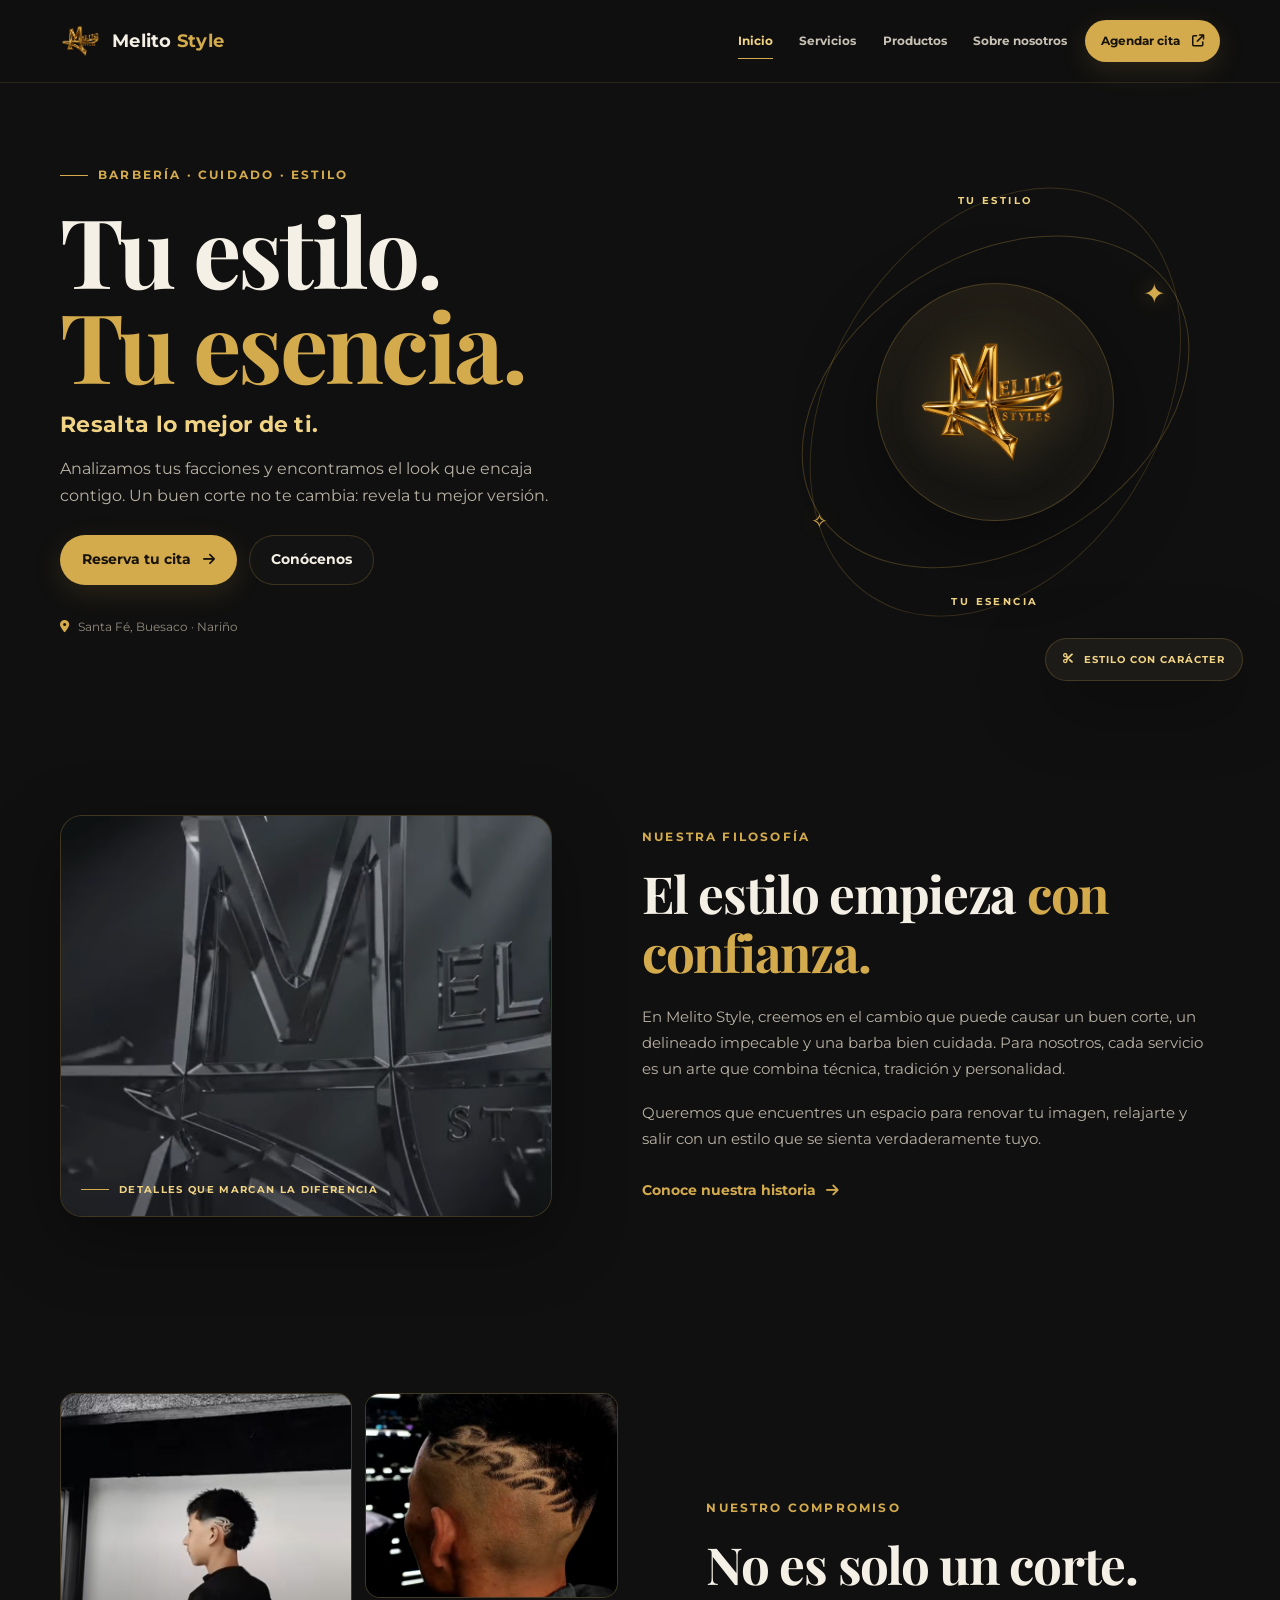
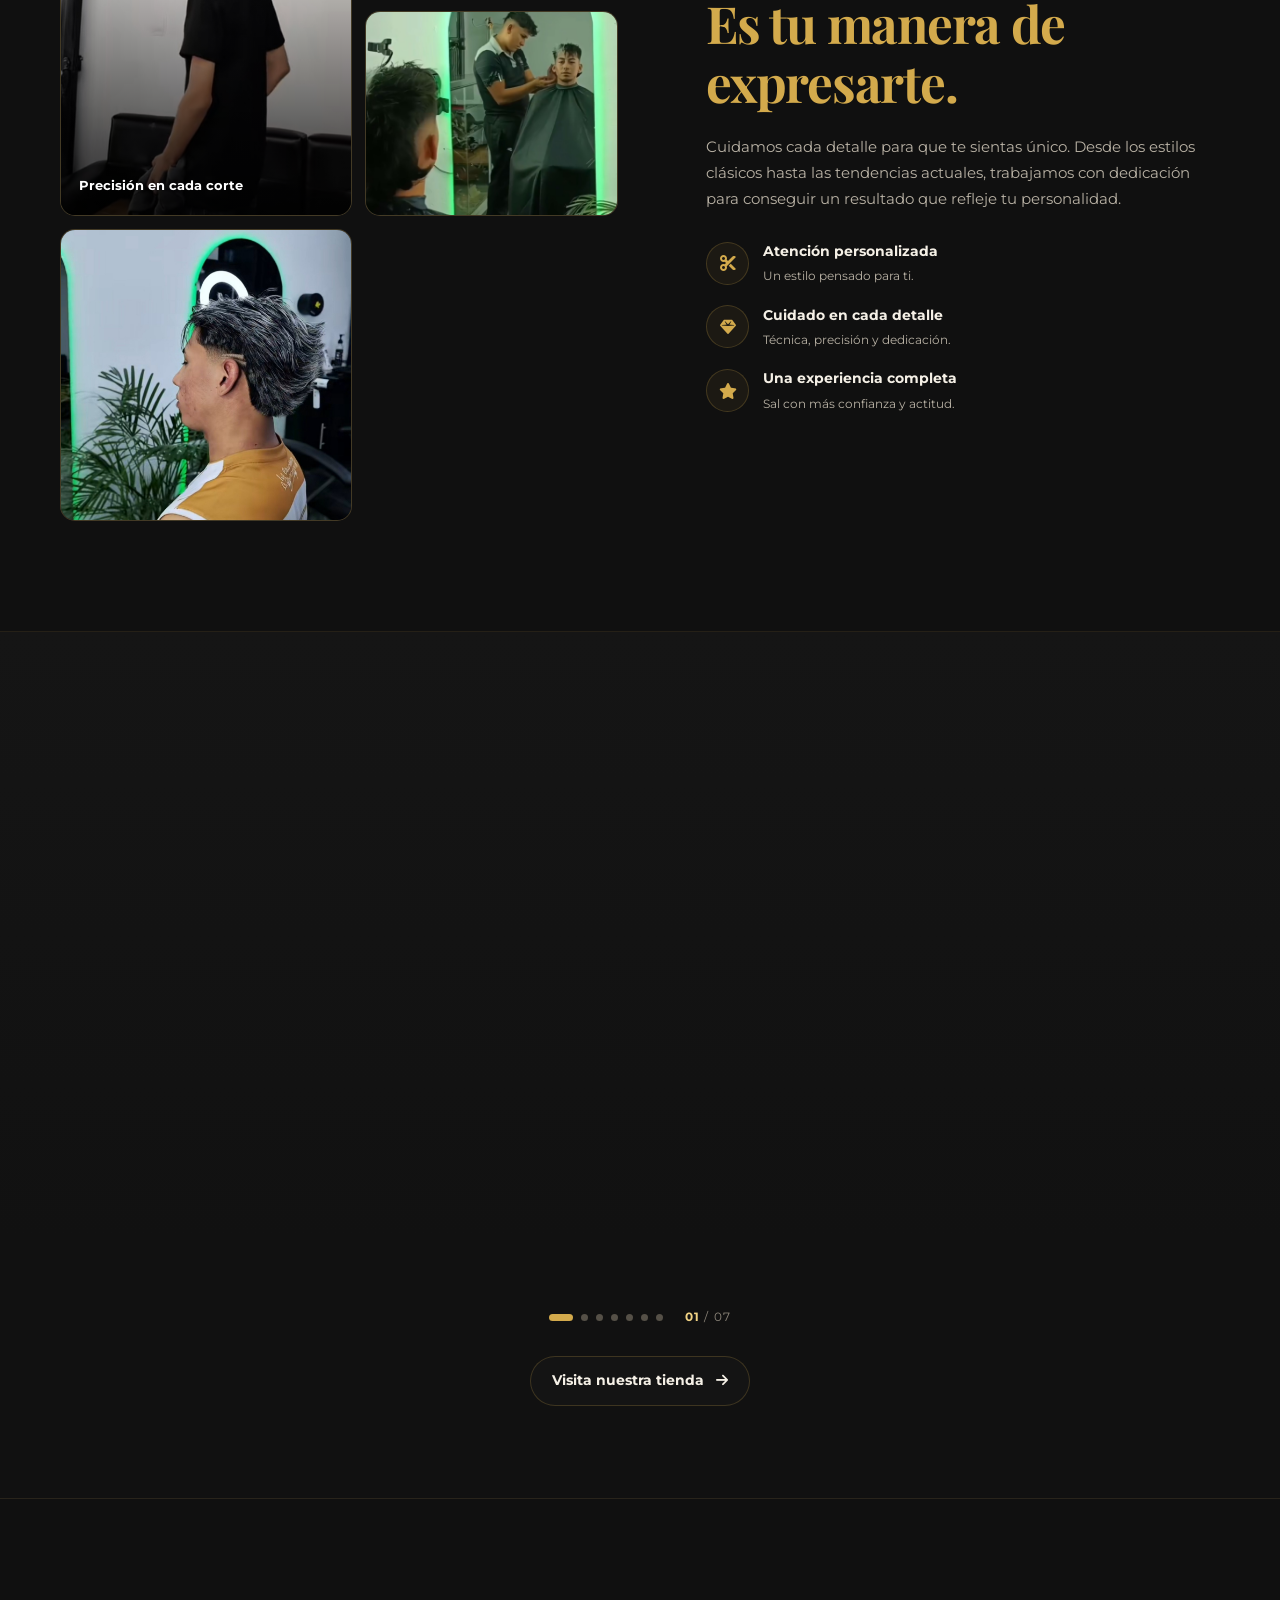
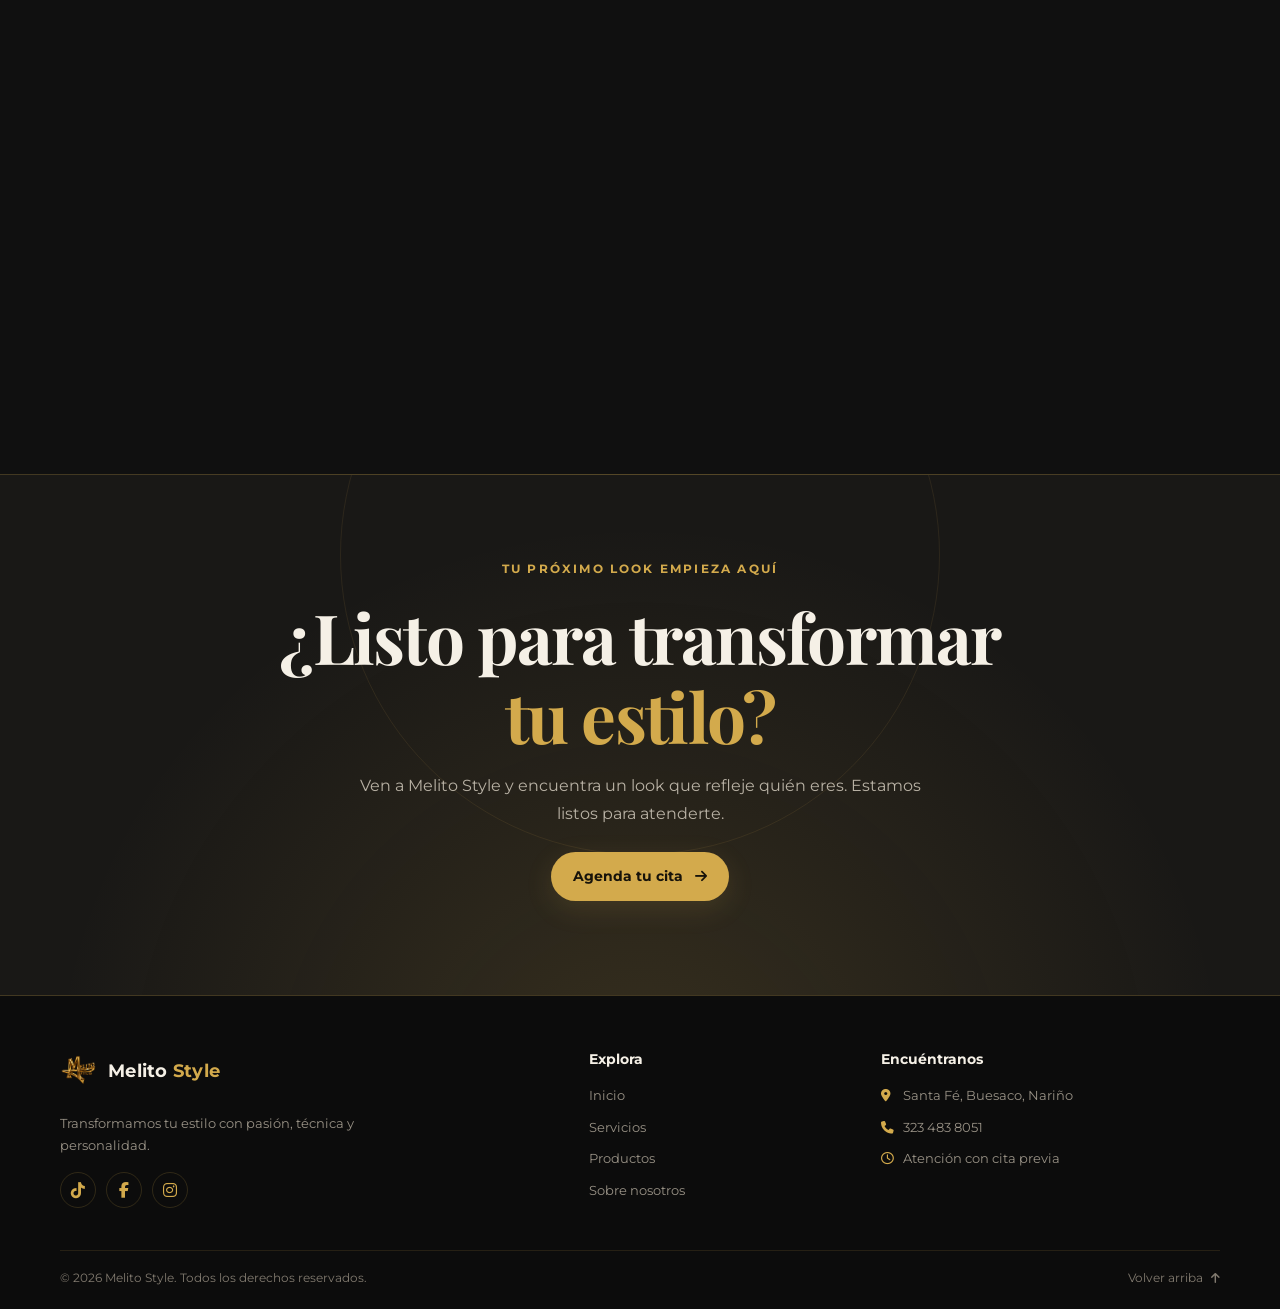
==== commit 4de8eb91: "Mejora en pagina Sobre Nosotros" ====
--- a/index.html
+++ b/index.html
@@ -7,10 +7,12 @@
     <meta name="description" content="Melito Style: barbería, cuidado personal y estilo a tu medida en Santa Fé, Buesaco, Nariño.">
     <title>Melito Style | Tu estilo, tu esencia</title>
 
+    <!-- Conserva las fuentes que ya tienes en el proyecto. -->
     <link rel="stylesheet" href="css/fonts.css">
     <link rel="stylesheet" href="css/styles_home.css">
     <link rel="stylesheet" href="https://cdnjs.cloudflare.com/ajax/libs/font-awesome/6.4.0/css/all.min.css">
     <script src="js/home.js" defer></script>
+    <script src="js/services-notice.js" defer></script>
 </head>
 <body>
     <header class="site-header">
@@ -26,10 +28,10 @@
 
             <div class="nav-links" id="nav-links">
                 <a class="nav-link active" href="index.html" aria-current="page">Inicio</a>
-                <a class="nav-link" href="pages/servicios.html">Servicios</a>
+                <button class="nav-link nav-link--button" type="button" data-services-notice aria-haspopup="dialog">Servicios</button>
                 <a class="nav-link" href="pages/productos/productos.html">Productos</a>
                 <a class="nav-link" href="pages/sobre-nosotros.html">Sobre nosotros</a>
-                <a class="button button-gold button-cita" href="#contacto">Agendar cita <i class="fa-solid fa-arrow-up-right-from-square" aria-hidden="true"></i></a>
+                <a class="button button-gold button-cita" href="https://wa.me/573234838051">Agendar cita <i class="fa-solid fa-arrow-up-right-from-square" aria-hidden="true"></i></a>
             </div>
         </nav>
     </header>
@@ -47,12 +49,29 @@
                 </div>
                 <div class="hero-note"><i class="fa-solid fa-location-dot" aria-hidden="true"></i> Santa Fé, Buesaco · Nariño</div>
             </div>
-            <div class="hero-visual reveal" aria-label="Logotipo de Melito Style">
-                <div class="hero-orbit hero-orbit--one"></div>
-                <div class="hero-orbit hero-orbit--two"></div>
-                <div class="hero-logo-frame">
-                    <img class="imagen-marca" src="img/icono/logotipo_dorado.png" alt="Logotipo dorado de Melito Style">
-                </div>
+
+                <div class="hero-visual reveal" aria-label="Logotipo animado de Melito Style">
+                
+                    <div class="hero-logo-orbit hero-logo-orbit--outer"></div>
+                    <div class="hero-logo-orbit hero-logo-orbit--inner"></div>
+                
+                    <span class="hero-logo-word hero-logo-word--top">TU ESTILO</span>
+                
+                    <div class="hero-logo-medallion">
+                        <img
+                            class="hero-logo-image"
+                            src="img/icono/logotipo_dorado.png"
+                            alt="Logotipo de Melito Style">
+                    </div>
+                
+                    <span class="hero-logo-word hero-logo-word--bottom">TU ESENCIA</span>
+                
+                    <span class="hero-logo-spark hero-logo-spark--one" aria-hidden="true">✦</span>
+                    <span class="hero-logo-spark hero-logo-spark--two" aria-hidden="true">✧</span>
+                
+                
+                </div>
+
                 <span class="hero-stamp"><i class="fa-solid fa-scissors" aria-hidden="true"></i> ESTILO CON CARÁCTER</span>
             </div>
         </section>
@@ -72,7 +91,7 @@
         </section>
 
         <section class="commitment section-wrap" id="compromiso">
-            <div class="commitment-gallery reveal" id="galeria" aria-label="Galería de cortes y trabajos">
+            <div class="commitment-gallery reveal" aria-label="Trabajos destacados de Melito Style">
                 <figure class="gallery-image gallery-image--large">
                     <img src="img/cortes/Screenshot_20261011-150437.jpg" alt="Corte de cabello profesional" loading="lazy">
                     <figcaption>Precisión en cada corte</figcaption>
@@ -178,7 +197,7 @@
                 <p class="eyebrow">TU PRÓXIMO LOOK EMPIEZA AQUÍ</p>
                 <h2>¿Listo para transformar <span>tu estilo?</span></h2>
                 <p>Ven a Melito Style y encuentra un look que refleje quién eres. Estamos listos para atenderte.</p>
-                <a class="button button-gold" href="tel:+573234838051">Agenda tu cita <i class="fa-solid fa-arrow-right" aria-hidden="true"></i></a>
+                <a class="button button-gold" href="https://wa.me/573234838051">Agenda tu cita <i class="fa-solid fa-arrow-right" aria-hidden="true"></i></a>
             </div>
         </section>
     </main>
@@ -200,7 +219,7 @@
             <div class="footer-section">
                 <h3>Explora</h3>
                 <a href="#inicio">Inicio</a>
-                <a href="pages/servicios.html">Servicios</a>
+                <button class="footer-link--button" type="button" data-services-notice aria-haspopup="dialog">Servicios</button>
                 <a href="pages/productos/productos.html">Productos</a>
                 <a href="pages/sobre-nosotros.html">Sobre nosotros</a>
             </div>
@@ -216,5 +235,17 @@
             <a href="#inicio">Volver arriba <i class="fa-solid fa-arrow-up" aria-hidden="true"></i></a>
         </div>
     </footer>
+
+    <!-- Aviso temporal -->
+    <dialog class="services-notice" id="servicesNotice" aria-labelledby="servicesNoticeTitle" aria-describedby="servicesNoticeDescription">
+        <button class="services-notice__close" type="button" data-close-services-notice aria-label="Cerrar aviso">
+            <i class="fa-solid fa-xmark" aria-hidden="true"></i>
+        </button>
+        <p class="services-notice__eyebrow">MELITO STYLE</p>
+        <h2 class="services-notice__title" id="servicesNoticeTitle">Muy pronto</h2>
+        <p class="services-notice__description" id="servicesNoticeDescription">Estamos preparando este apartado para ti. La sección de servicios estará disponible próximamente.</p>
+        <a class="button button-outline services-notice__back" href="../index.html">Volver al inicio</a>
+    </dialog>
+
 </body>
 </html>
--- a/css/styles_home.css
+++ b/css/styles_home.css
@@ -84,7 +84,7 @@
 /* Filosofía */
 .section-second { display: grid; grid-template-columns: minmax(0, .92fr) minmax(0, 1.08fr); align-items: center; gap: clamp(40px, 7vw, 90px); padding-block: 82px 100px; }
 .media-panel { position: relative; min-height: 350px; overflow: hidden; border: 1px solid var(--border); border-radius: var(--radius); background: radial-gradient(circle at 50% 45%, #302817 0%, #1e1b15 35%, #171717 78%); box-shadow: var(--shadow); }
-.box__section-second { width: 100%; height: 400px; object-fit:cover; opacity: .9; }
+.box__section-second { width: 100%; height: 400px; object-fit: cover; opacity: .9; }
 .media-caption { position: absolute; right: 20px; bottom: 18px; left: 20px; display: flex; align-items: center; gap: 10px; color: var(--gold-light); font-size: .64rem; font-weight: 800; letter-spacing: .13em; }
 .caption-line { width: 28px; height: 1px; background: var(--gold); }
 .section-copy { max-width: 570px; }
@@ -207,6 +207,7 @@
     .nav-links.is-open { max-height: min(80vh, 520px); padding: 15px 22px 23px; overflow-y: auto; visibility: visible; border-color: var(--border); opacity: 1; }
     .nav-link { padding: 12px 5px; font-size: .84rem; }
     .nav-link::after { display: none; }
+    .nav-link--button {text-align:left;}
     .button-cita { align-self: flex-start; margin-top: 8px; padding-inline: 18px; font-size: .78rem; }
     .hero { grid-template-columns: minmax(0, 1fr) minmax(220px, .7fr); gap: 24px; min-height: 500px; padding-block: 66px 74px; }
     .hero h1 { font-size: clamp(3rem, 7.8vw, 4.5rem); }
@@ -274,3 +275,226 @@
 @media (prefers-reduced-motion: reduce) {
     *, *::before, *::after { scroll-behavior: auto !important; animation-duration: .01ms !important; animation-iteration-count: 1 !important; transition-duration: .01ms !important; }
 }
+
+
+/* Aviso temporal de Servicios — estilos compartidos con Sobre nosotros */
+.nav-link--button {
+    border: 0;
+    background: transparent;
+    font-family: inherit;
+    cursor: pointer;
+}
+.nav-link--button:focus-visible,
+.footer-link--button:focus-visible,
+.services-notice__close:focus-visible {
+    outline: 2px solid var(--gold-light);
+    outline-offset: 4px;
+}
+.footer-link--button {
+    padding: 0;
+    border: 0;
+    background: transparent;
+    color: #999286;
+    font-family: inherit;
+    font-size: .79rem;
+    text-align: left;
+    cursor: pointer;
+    transition: color 220ms ease;
+}
+.footer-link--button:hover { color: var(--gold-light); }
+.services-notice {
+    position: fixed;
+    width: min(720px, calc(100% - 30px));
+    max-width: 720px;
+    max-height: min(90vh, 900px);
+    padding: clamp(24px, 4vw, 42px);
+    overflow: auto;
+    border: 1px solid rgba(211,170,76,.42);
+    border-radius: 24px;
+    background: radial-gradient(ellipse at 50% 0%, rgba(211,170,76,.12), transparent 53%), #141414;
+    color: var(--text);
+    text-align: center;
+    box-shadow: 0 28px 100px rgba(0,0,0,.7);
+}
+.services-notice[open] { animation: services-notice-in 240ms var(--ease) both; }
+.services-notice::backdrop { background: rgba(0,0,0,.78); backdrop-filter: blur(7px); -webkit-backdrop-filter: blur(7px); }
+.services-notice__close {
+    position: sticky;
+    top: 0;
+    z-index: 3;
+    display: grid;
+    width: 40px;
+    height: 40px;
+    margin: -12px -12px 8px auto;
+    place-items: center;
+    border: 1px solid rgba(211,170,76,.28);
+    border-radius: 50%;
+    background: #1d1b17;
+    color: var(--gold-light);
+    cursor: pointer;
+}
+.services-notice__eyebrow { margin-bottom: 7px; color: var(--gold); font-size: .68rem; font-weight: 800; letter-spacing: .2em; }
+.services-notice__title { margin-bottom: 20px; font-size: clamp(1.9rem, 5vw, 2.8rem); }
+.services-notice__image {
+    width: 100%;
+    max-height: 56vh;
+    margin-inline: auto;
+    border: 1px solid rgba(211,170,76,.15);
+    border-radius: 13px;
+    object-fit: contain;
+    background: #101010;
+}
+.services-notice__description { max-width: 510px; margin: 19px auto 22px; font-size: .86rem; line-height: 1.8; }
+.services-notice__back { min-height: 43px; }
+@keyframes services-notice-in { from { opacity: 0; transform: translateY(10px) scale(.985); } to { opacity: 1; transform: translateY(0) scale(1); } }
+@media (max-width: 650px) {
+    .services-notice { padding: 22px 17px 24px; border-radius: 18px; }
+    .services-notice__image { max-height: 47vh; }
+}
+@media (prefers-reduced-motion: reduce) { .services-notice[open] { animation: none; } }
+
+
+
+/* =========================================
+   LOGO ANIMADO — MELITO STYLE
+   Versión sin anillos ni marcos duplicados
+   ========================================= */
+
+.hero-logo-orbit {
+    position: absolute;
+    z-index: 0;
+    border: 1px solid rgba(211, 170, 76, 0.27);
+    border-radius: 50%;
+    pointer-events: none;
+}
+
+.hero-logo-orbit--outer {
+    width: 93%;
+    height: 60%;
+    rotate: -32deg;
+    animation: hero-orbit 14s linear infinite;
+}
+
+.hero-logo-orbit--inner {
+    width: 73%;
+    height: 95%;
+    rotate: 32deg;
+    border-color: rgba(211, 170, 76, 0.20);
+    animation: hero-orbit 17s linear infinite reverse;
+}
+
+/* Único marco circular del logo */
+.hero-logo-medallion {
+    position: relative;
+    z-index: 1;
+    display: grid;
+    width: 53%;
+    aspect-ratio: 1;
+    place-items: center;
+    border: 1px solid rgba(211, 170, 76, 0.25);
+    border-radius: 50%;
+    background: radial-gradient(
+        circle at 50% 35%,
+        #2a2519,
+        #161513 68%
+    );
+    box-shadow:
+        0 25px 80px rgba(0, 0, 0, 0.4),
+        inset 0 0 35px rgba(211, 170, 76, 0.045);
+}
+
+.hero-logo-image {
+    display: block;
+    width: 69%;
+    height: 69%;
+    object-fit: contain;
+    filter: drop-shadow(0 8px 22px rgba(211, 170, 76, 0.2));
+    animation: hero-logo-breathe 5s ease-in-out infinite;
+}
+
+.hero-logo-word {
+    position: absolute;
+    z-index: 2;
+    color: var(--gold-light);
+    font-size: 0.61rem;
+    font-weight: 800;
+    letter-spacing: 0.25em;
+    pointer-events: none;
+}
+
+.hero-logo-word--top {
+    top: 7%;
+}
+
+.hero-logo-word--bottom {
+    bottom: 7%;
+}
+
+.hero-logo-spark {
+    position: absolute;
+    z-index: 2;
+    color: var(--gold);
+    text-shadow: 0 0 20px rgba(211, 170, 76, 0.4);
+    pointer-events: none;
+}
+
+.hero-logo-spark--one {
+    top: 23%;
+    right: 12%;
+    font-size: 1.7rem;
+    animation: hero-sparkle 3.8s ease-in-out infinite;
+}
+
+.hero-logo-spark--two {
+    bottom: 22%;
+    left: 9%;
+    font-size: 1.25rem;
+    animation: hero-sparkle 4.5s ease-in-out infinite reverse;
+}
+
+/* Movimientos */
+@keyframes hero-orbit {
+    from { rotate: 0deg; }
+    to { rotate: 360deg; }
+}
+
+@keyframes hero-logo-breathe {
+    0%, 100% { transform: scale(1); }
+    50% { transform: scale(1.035); }
+}
+
+@keyframes hero-sparkle {
+    0%, 100% {
+        opacity: 0.55;
+        transform: scale(0.85) rotate(0deg);
+    }
+
+    50% {
+        opacity: 1;
+        transform: scale(1.12) rotate(12deg);
+    }
+}
+
+/* Adaptación a móviles */
+@media (max-width: 640px) {
+    .hero-logo-medallion {
+        width: 53%;
+    }
+
+    .hero-logo-word {
+        font-size: 0.52rem;
+    }
+
+    .hero-logo-spark--one {
+        font-size: 1.4rem;
+    }
+}
+
+/* Accesibilidad */
+@media (prefers-reduced-motion: reduce) {
+    .hero-logo-orbit,
+    .hero-logo-image,
+    .hero-logo-spark {
+        animation: none !important;
+    }
+}
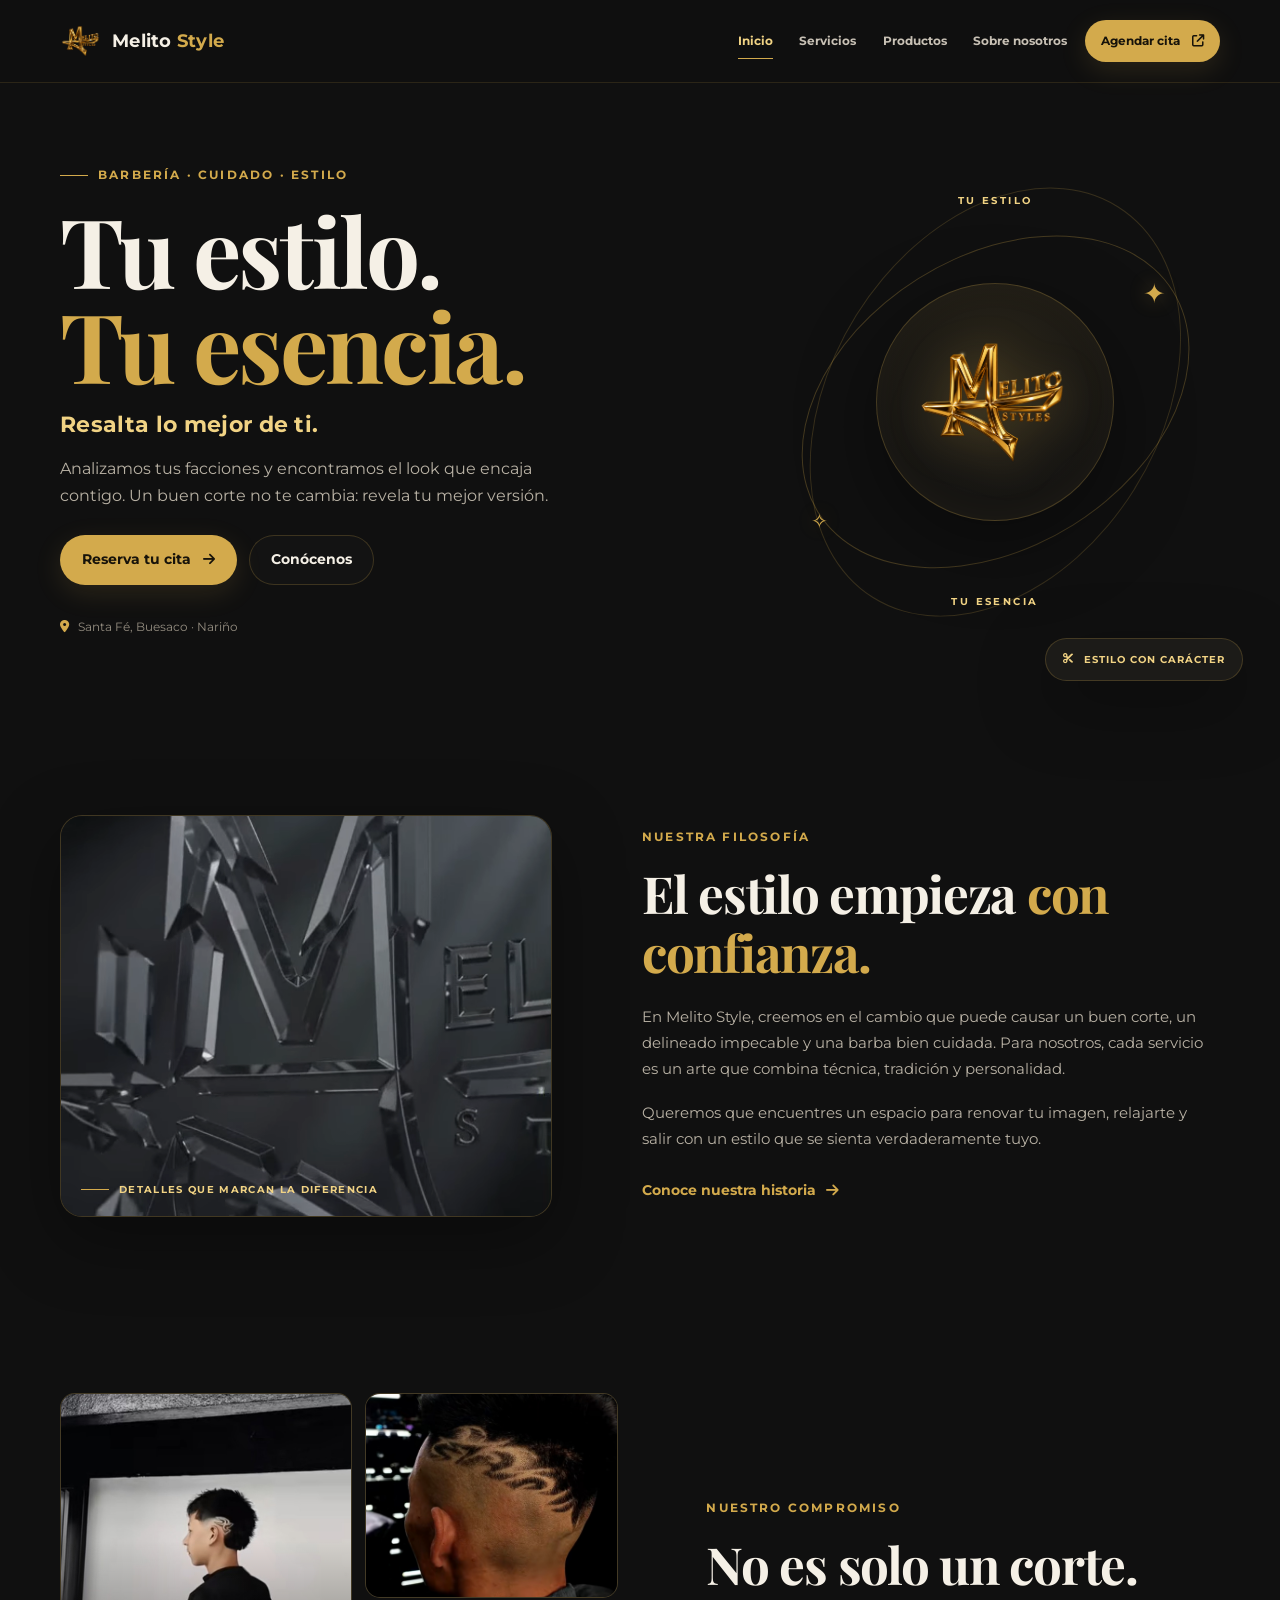
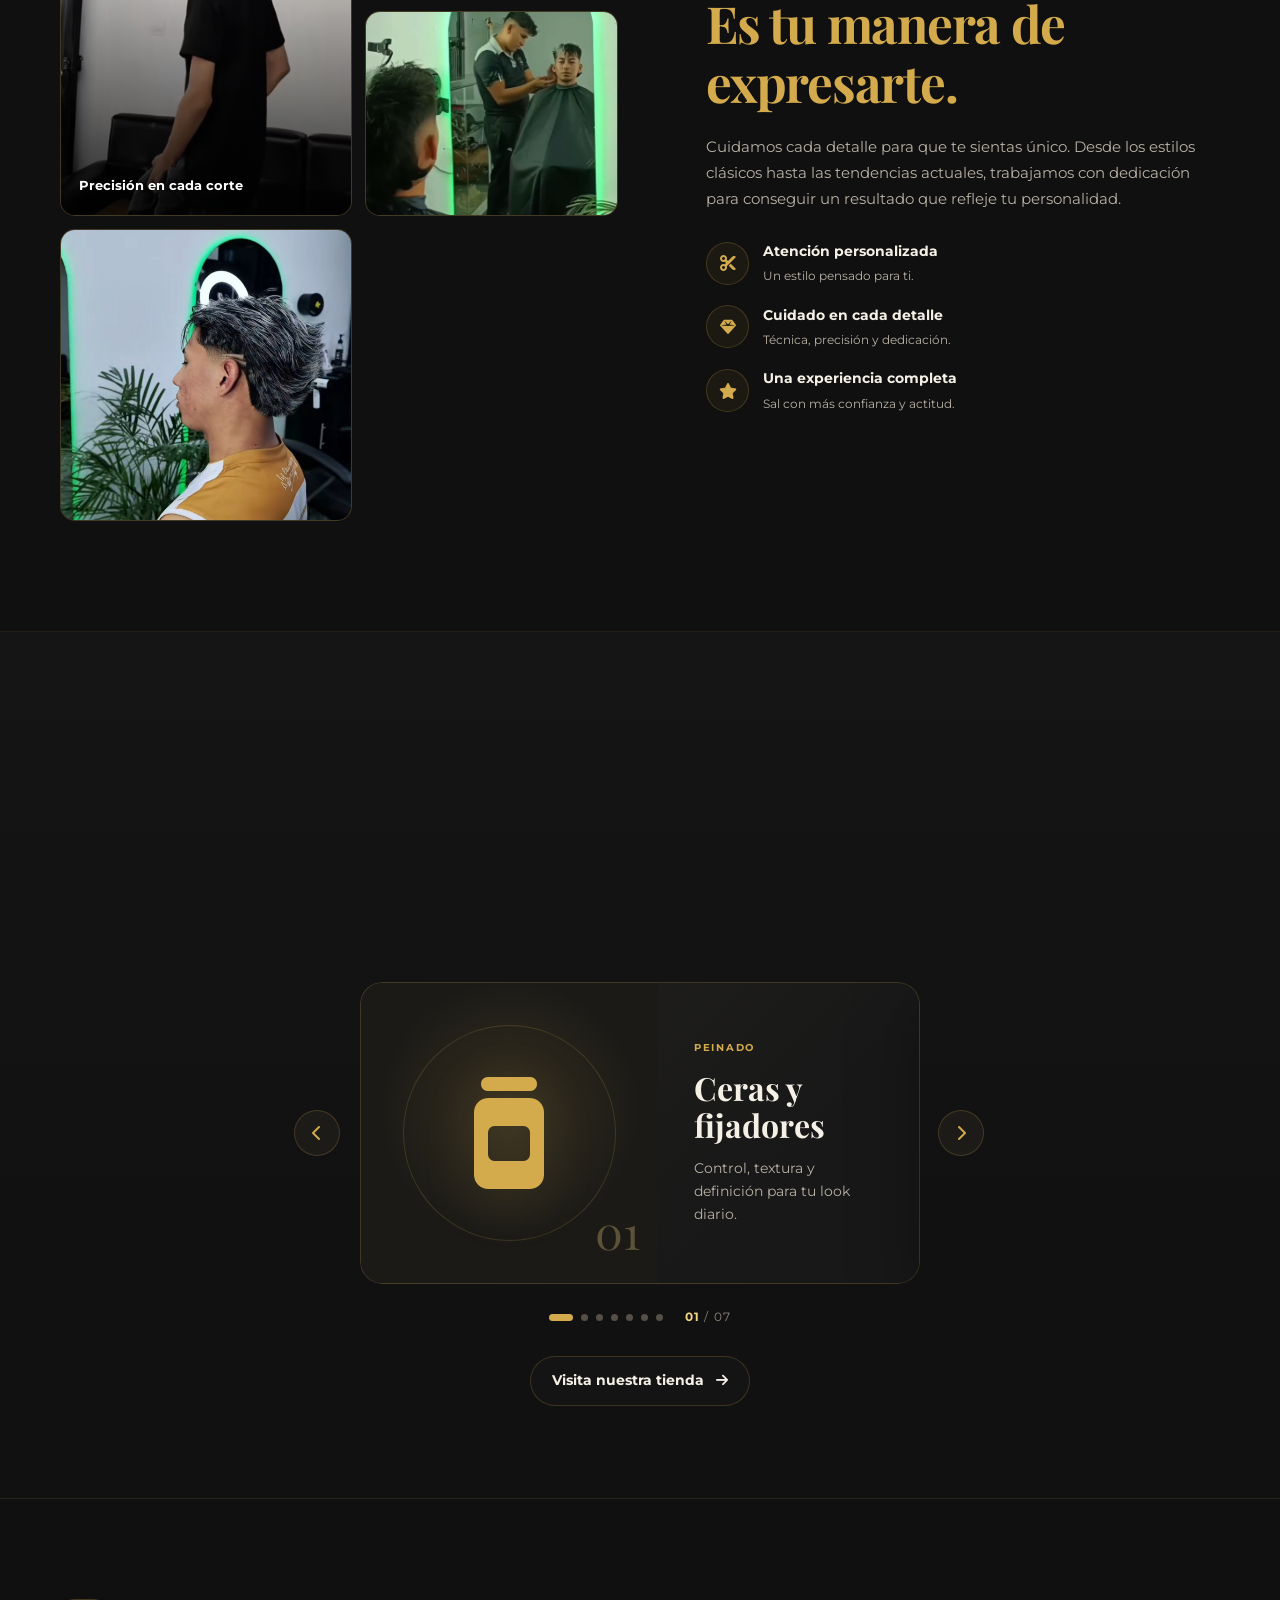
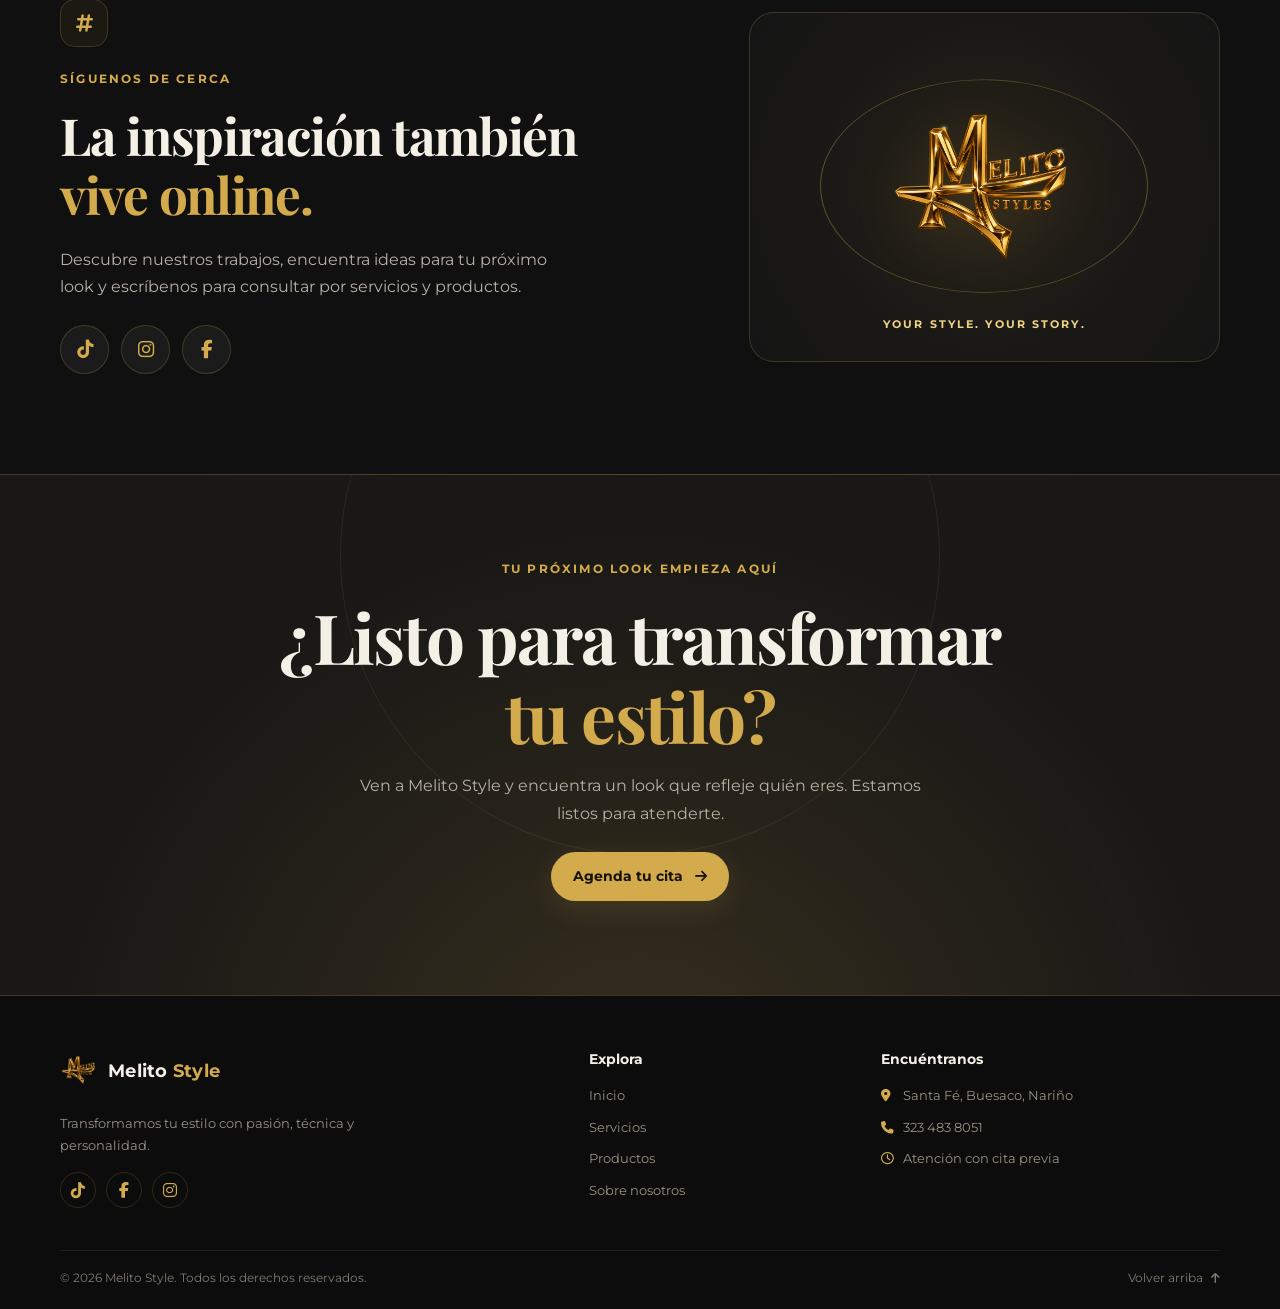
==== commit ea63ebe9: "actualizacion favicon" ====
--- a/index.html
+++ b/index.html
@@ -8,6 +8,7 @@
     <title>Melito Style | Tu estilo, tu esencia</title>
 
     <!-- Conserva las fuentes que ya tienes en el proyecto. -->
+    <link rel="icon" type="image/png" href="img/icono/favicon.png">
     <link rel="stylesheet" href="css/fonts.css">
     <link rel="stylesheet" href="css/styles_home.css">
     <link rel="stylesheet" href="https://cdnjs.cloudflare.com/ajax/libs/font-awesome/6.4.0/css/all.min.css">
